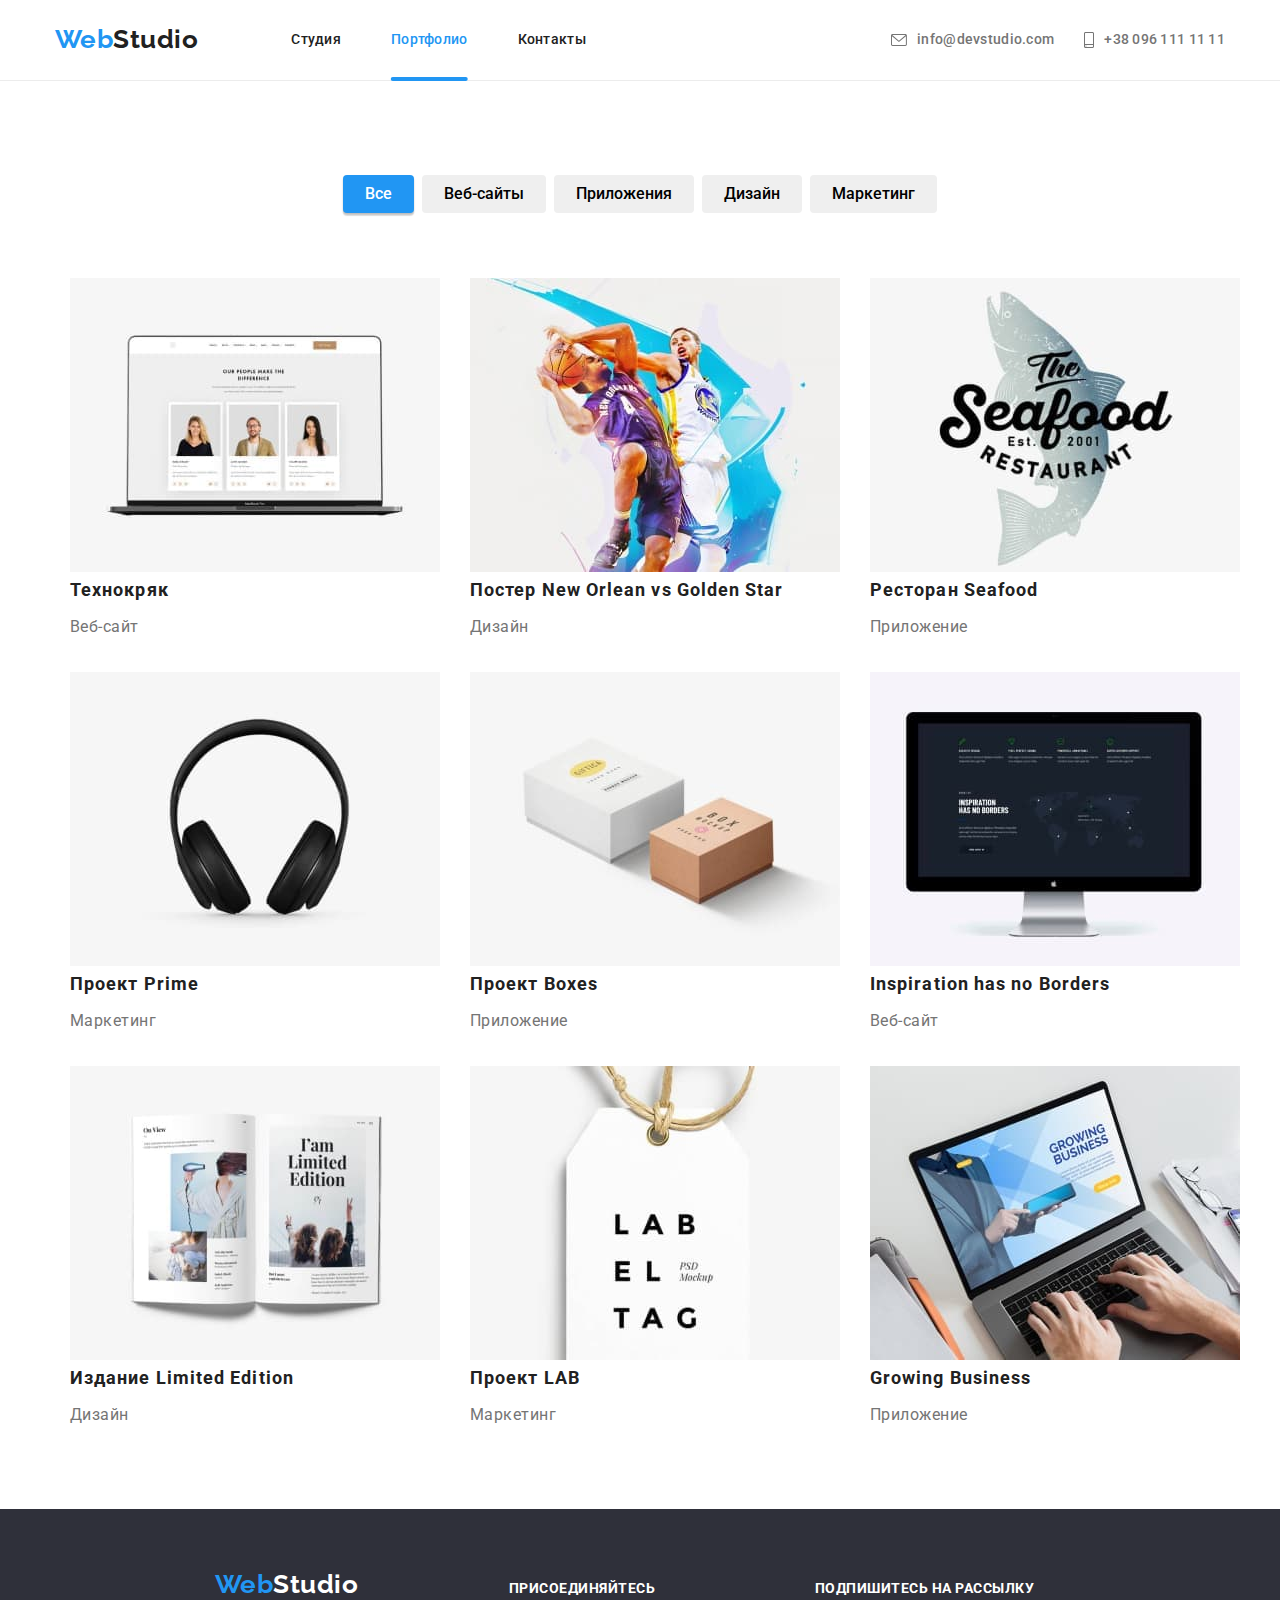
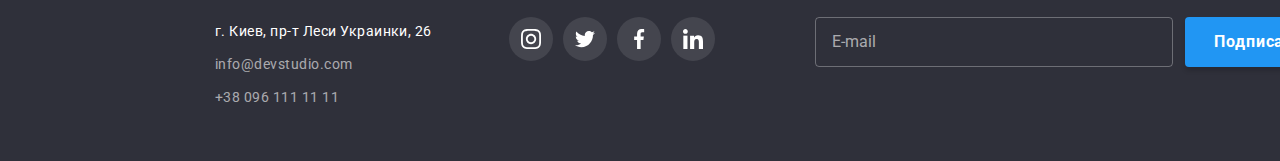
==== portfolio.html @ ce842f86 "copy hw-06 to hw-07" ====
<!DOCTYPE html>
<html lang="ru">

<head>
    <meta charset="UTF-8" />
    <meta http-equiv="X-UA-Compatible" content="IE=edge" />
    <meta name="viewport" content="width=device-width, initial-scale=1.0" />
    <title>WebStudio</title>
    <link rel="preconnect" href="https://fonts.googleapis.com" />
    <link rel="preconnect" href="https://fonts.gstatic.com" crossorigin />
    <link
        href="https://fonts.googleapis.com/css2?family=Raleway:wght@700&family=Roboto:wght@400;500;700;900&display=swap"
        rel="stylesheet" />
    <link rel="stylesheet" href="./css/modern-normalize.css" />
    <link rel="stylesheet" href="./css/styles.css" />
</head>

<body>
    <!-- верхняя строка -->
    <header class="header-border">
        <div class="flex-nav container">
            <nav class="flex-nav">
                <a href="./index.html" lang="en" class="header-logo link">Web<span class="logo-accent">Studio</span></a>
                <ul class="flex-nav-menu list">
                    <li class="nav-menu-item">
                        <a href="./index.html" class="link site-nav-text">Студия</a>
                    </li>
                    <li class="nav-menu-item">
                        <a href="./portfolio.html" class="link site-nav-text current">Портфолио</a>
                    </li>
                    <li class="nav-menu-item"><a href="" class="link site-nav-text">Контакты</a></li>
                </ul>
            </nav>

            <ul class="flex-nav-contact list">
                <li class="nav-contact-item">
                    <a href="mailto:info@devstudio.com" class="link site-contact">
                        <svg class="nav-icons" width="16" height="12">
                            <use href="./images/icons.svg#icon-mail"></use>
                        </svg>
                        info@devstudio.com</a>
                </li>
                <li class="nav-contact-item">
                    <a href="tel:+380961111111" class="link site-contact">
                        <svg class="nav-icons" width="10" height="16">
                            <use href="./images/icons.svg#icon-smartphone"></use>
                        </svg>
                        +38 096 111 11 11</a>
                </li>
            </ul>
        </div>
    </header>

    <main>
        <section class="portfolio-linl section">
            <div class="container">
                <h1 class="visually-hidden">Порфолио</h1>
                <div class="portfolio-nav">
                    <h2 class="visually-hidden">Виды наших работ</h2>
                    <ul class="portfolio-btn list">
                        <li class="btn-link"><button class="btn-works btn-current">Все</button></li>
                        <li class="btn-link"><button class="btn-works">Веб-сайты</button></li>
                        <li class="btn-link"><button class="btn-works">Приложения</button></li>
                        <li class="btn-link"><button class="btn-works">Дизайн</button></li>
                        <li class="btn-link"><button class="btn-works">Маркетинг</button></li>
                    </ul>
                </div>

                <h2 class="visually-hidden">Примеры наших работ</h2>
                <ul class="works-items">
                    <li class="list works-item">
                        <a href="" class="works-link link">
                            <div class="works-backdrop">
                                <img class="works-img" src="./images/technocrats.jpg"
                                    alt="прооект веб-сайта на макбук про" width="370" />
                                <div class="works-backdrop-bg">
                                    <p class="works-backdrop-text">
                                        Технокряк это современная площадка распространения коронавируса. Компании
                                        используют эту
                                        платформу
                                        для цифрового шпионажа и атак на защищённые сервера конкурентов.
                                    </p>
                                </div>
                            </div>
                            <div class="works-item-bottom">
                                <h2 class="works-title">Технокряк</h2>
                                <p class="works-text">Веб-сайт</p>
                            </div>
                        </a>
                    </li>

                    <li class="list works-item">
                        <a href="" class="works-link link">
                            <div class="works-backdrop">
                                <img class="works-img" src="./images/poster.jpg" alt="постера баскетбольной команды"
                                    width="370" />
                                <div class="works-backdrop-bg">
                                    <p class="works-backdrop-text">
                                        Технокряк это современная площадка распространения коронавируса. Компании
                                        используют эту
                                        платформу
                                        для цифрового шпионажа и атак на защищённые сервера конкурентов.
                                    </p>
                                </div>
                            </div>
                            <div class="works-item-bottom">
                                <h2 class="works-title">
                                    Постер
                                    <span lang="en">New Orlean vs Golden Star</span>
                                </h2>
                                <p class="works-text">Дизайн</p>
                            </div>
                        </a>
                    </li>

                    <li class="list works-item">
                        <a href="" class="works-link link">
                            <div class="works-backdrop">
                                <img class="works-img" src="./images/seafood.jpg"
                                    alt="логотип раесторана морких продуктов" width="370" />
                                <div class="works-backdrop-bg">
                                    <p class="works-backdrop-text">
                                        Технокряк это современная площадка распространения коронавируса. Компании
                                        используют эту
                                        платформу
                                        для цифрового шпионажа и атак на защищённые сервера конкурентов.
                                    </p>
                                </div>
                            </div>
                            <div class="works-item-bottom">
                                <h2 class="works-title">
                                    Ресторан
                                    <span lang="en">Seafood</span>
                                </h2>
                                <p class="works-text">Приложение</p>
                            </div>
                        </a>
                    </li>

                    <li class="list works-item">
                        <a href="" class="works-link link">
                            <div class="works-backdrop">
                                <img class="works-img" src="./images/prime.jpg" alt="наушники" width="370" />
                                <div class="works-backdrop-bg">
                                    <p class="works-backdrop-text">
                                        Технокряк это современная площадка распространения коронавируса. Компании
                                        используют эту
                                        платформу
                                        для цифрового шпионажа и атак на защищённые сервера конкурентов.
                                    </p>
                                </div>
                            </div>
                            <div class="works-item-bottom">
                                <h2 class="works-title">
                                    Проект
                                    <span lang="en">Prime</span>
                                </h2>
                                <p class="works-text">Маркетинг</p>
                            </div>
                        </a>
                    </li>

                    <li class="list works-item">
                        <a href="" class="works-link link">
                            <div class="works-backdrop">
                                <img class="works-img" src="./images/boxes.jpg" alt="две коробки" width="370" />
                                <div class="works-backdrop-bg">
                                    <p class="works-backdrop-text">
                                        Технокряк это современная площадка распространения коронавируса. Компании
                                        используют эту
                                        платформу
                                        для цифрового шпионажа и атак на защищённые сервера конкурентов.
                                    </p>
                                </div>
                            </div>
                            <div class="works-item-bottom">
                                <h2 class="works-title">
                                    Проект
                                    <span lang="en">Boxes</span>
                                </h2>
                                <p class="works-text">Приложение</p>
                            </div>
                        </a>
                    </li>

                    <li class="list works-item">
                        <a href="" class="works-link link">
                            <div class="works-backdrop">
                                <img class="works-img" src="./images/inspiration.jpg" alt="проект Веб-сайта на и-мак"
                                    width="370" />
                                <div class="works-backdrop-bg">
                                    <p class="works-backdrop-text">
                                        Технокряк это современная площадка распространения коронавируса. Компании
                                        используют эту
                                        платформу
                                        для цифрового шпионажа и атак на защищённые сервера конкурентов.
                                    </p>
                                </div>
                            </div>
                            <div class="works-item-bottom">
                                <h2 class="works-title" lang="en">Inspiration has no Borders</h2>
                                <p class="works-text">Веб-сайт</p>
                            </div>
                        </a>
                    </li>
                    <li class="list works-item">
                        <a href="" class="works-link link">
                            <div class="works-backdrop">
                                <img class="works-img" src="./images/publication.jpg" alt="журнал лимитед эдишн"
                                    width="370" />
                                <div class="works-backdrop-bg">
                                    <p class="works-backdrop-text">
                                        Технокряк это современная площадка распространения коронавируса. Компании
                                        используют эту
                                        платформу
                                        для цифрового шпионажа и атак на защищённые сервера конкурентов.
                                    </p>
                                </div>
                            </div>
                            <div class="works-item-bottom">
                                <h2 class="works-title">
                                    Издание
                                    <span lang="en">Limited Edition</span>
                                </h2>
                                <p class="works-text">Дизайн</p>
                            </div>
                        </a>
                    </li>
                    <li class="list works-item">
                        <a href="" class="works-link link">
                            <div class="works-backdrop">
                                <img class="works-img" src="./images/lab.jpg" alt="ярлык лаб эль таг" width="370" />
                                <div class="works-backdrop-bg">
                                    <p class="works-backdrop-text">
                                        Технокряк это современная площадка распространения коронавируса. Компании
                                        используют эту
                                        платформу
                                        для цифрового шпионажа и атак на защищённые сервера конкурентов.
                                    </p>
                                </div>
                            </div>
                            <div class="works-item-bottom">
                                <h2 class="works-title">
                                    Проект
                                    <span lang="en">LAB</span>
                                </h2>
                                <p class="works-text">Маркетинг</p>
                            </div>
                        </a>
                    </li>
                    <li class="list works-item">
                        <a href="" class="works-link link">
                            <div class="works-backdrop">
                                <img src="./images/growing.jpg" alt="печатает на клавиатуре" width="370" />
                                <div class="works-backdrop-bg">
                                    <p class="works-backdrop-text">
                                        Технокряк это современная площадка распространения коронавируса. Компании
                                        используют эту
                                        платформу
                                        для цифрового шпионажа и атак на защищённые сервера конкурентов.
                                    </p>
                                </div>
                            </div>
                            <div class="works-item-bottom">
                                <h2 class="works-title" lang="en">Growing Business</h2>
                                <p class="works-text">Приложение</p>
                            </div>
                        </a>
                    </li>
                </ul>
            </div>
        </section>
    </main>

    <!-- section footer -->
    <footer class="footer">
        <div class="container footer-container">
            <div>
                <a href="./index.html" lang="en" class="footer-logo link">Web<span
                        class="logo-accent-footer">Studio</span>
                </a>
                <address>
                    <ul>
                        <li class="footer-map list footer-adress">г. Киев, пр-т Леси Украинки, 26</li>
                        <li class="list footer-adress">
                            <a href="mailto:info@devstudio.com" class="footer-contact link">info@devstudio.com</a>
                        </li>
                        <li class="list footer-adress">
                            <a href="tel:+380961111111" class="footer-contact link">+38 096 111 11 11</a>
                        </li>
                    </ul>
                </address>
            </div>

            <div class="footer-socials">
                <h3 class="footer-socials-title">присоединяйтесь</h3>
                <ul class="footer-socials-list list">
                    <li>
                        <a class="footer-socials-link link" href="">
                            <svg class="footer-icon" width="20" height="20">
                                <use href="./images/icons.svg#icon-instagram"></use>
                            </svg>
                        </a>
                    </li>
                    <li class="list footer-social">
                        <a class="footer-socials-link link" href="">
                            <svg class="footer-icon" width="20" height="20">
                                <use href="./images/icons.svg#icon-twitter"></use>
                            </svg>
                        </a>
                    </li>
                    <li class="list footer-social">
                        <a class="footer-socials-link link" href="">
                            <svg class="footer-icon" width="20" height="20">
                                <use href="./images/icons.svg#icon-facebook"></use>
                            </svg>
                        </a>
                    </li>
                    <li class="list footer-social">
                        <a class="footer-socials-link link" href="">
                            <svg class="footer-icon" width="20" height="20">
                                <use href="./images/icons.svg#icon-linkedin"></use>
                            </svg>
                        </a>
                    </li>
                </ul>
            </div>

            <div class="footer-form">
                <form>
                    <p class="footer-form-title">Подпишитесь на рассылку</p>
                    <div class="footer-form-email">
                        <input class="footer-form-input" type="email" placeholder="E-mail" name="subscribe" />
                        <button class="footer-form-btn" type="submit">
                            Подписаться
                            <svg class="footer-send-icon" width="24" height="24">
                                <use href="./images/icons.svg#icon-send"></use>
                            </svg>
                        </button>
                    </div>
                </form>
            </div>

        </div>
    </footer>
</body>

</html>
---- css/styles.css ----
:root {
    --title-text-color: #212121;
    --primary-text-color: #757575;
    --primary-white-color: #ffffff;
    --accent-color: #2196f3;
    --accent-color-hover: #188ce8;
    --team-bg-color: #f5f4fa;
    --footer-bg-color: #2f303a;
    --temporary-bg-color: #2f303a;
    --btn-bg-color: #f5f4fa;
    --card-set-gap: 30px;
    --social-links: #afb1b8;

    --animation-duration: 250ms;
    --timing-function: cubic-bezier(0.4, 0, 0.2, 1);

}

body {
    font-family: Roboto, sans-serif;
    letter-spacing: 0.03em;
    color: var(--title-text-color);
    background-color: var(--primary-white-color);
}

/* ---------------------Утиилиты--------------------- */
h1,
h2,
h3,
h4,
h5,
h6,
p,
ul {
    margin: 0;
    padding: 0;
}

img {
    display: block;
    max-width: 100%;
    height: auto;
}

.list {
    padding: 0;
    margin: 0;
    list-style: none;
}

.title {
    font-weight: 700;
    font-size: 36px;
    line-height: 1.17;
    text-align: center;
}

.link {
    text-decoration: none;
}

.visually-hidden {
    position: absolute;
    width: 1px;
    height: 1px;
    margin: -1px;
    border: 0;
    padding: 0;
    white-space: nowrap;
    clip-path: inset(100%);
    clip: rect(0 0 0 0);
    overflow: hidden;
}

/* --------------------- Section--------------------- */
.section {
    padding-top: 94px;
    padding-bottom: 94px;
}

.container {
    margin: 0 auto;
    width: 1200px;
    padding-left: 15px;
    padding-right: 15px;
}

/* --------------------- Header]--------------------- */
.header-border {
    border-bottom: 1px solid #ececec;
}

.flex-nav {
    display: flex;
    align-items: center;
}

.flex-nav-menu {
    display: flex;
    margin-left: 93px;
}

.flex-nav-contact {
    display: flex;
    align-items: center;
    margin-left: auto;
}

.nav-menu-item {
    position: relative;
}

.nav-menu-item:not(:first-child) {
    margin-left: 50px;
}

.nav-contact-item:not(:first-child) {
    margin-left: var(--card-set-gap);
}

.header-logo {
    padding-top: 24px;
    padding-bottom: 25px;
    font-family: 'Raleway', sans-serif;
    font-size: 26px;
    font-weight: 700;
    line-height: 1.19;
    color: var(--accent-color);
}

.logo-accent {
    color: var(--title-text-color);

    transition: color var(--animation-duration) var(--timing-function);
}

.logo-accent:hover,
.logo-accent:focus {
    color: var(--accent-color);
}

.site-nav-text {
    padding: 32px 0;
    font-weight: 500;
    font-size: 14px;
    line-height: 1.14;
    letter-spacing: 0.02em;
    color: var(--title-text-color);
    display: block;

    transition: color var(--animation-duration) var(--timing-function);
}

.site-nav-text:hover,
.site-nav-text:focus {
    color: var(--accent-color);
}

.site-nav-text.current::after {
    content: "";
    display: block;

    position: absolute;
    bottom: -1px;
    left: 50%;
    transform: translate(-50%, 0);

    width: 100%;
    height: 4px;
    border-radius: 2px;
    background-color: var(--accent-color);
}

.nav-icons {
    margin-right: 10px;
    fill: currentColor;
}

.site-contact {
    padding: 32px 0;
    font-size: 14px;
    font-weight: 500;
    line-height: 1.14;
    letter-spacing: 0.02em;
    color: var(--primary-text-color);
    display: flex;
    align-items: center;

    transition: color var(--animation-duration) var(--timing-function);
}

.site-contact:hover,
.site-contact:focus,
.current {
    color: var(--accent-color);
}

/* ---------------------  Hero--------------------- */
.hero {
    padding-top: 200px;
    padding-bottom: 200px;
    background-color: var(--temporary-bg-color);
    width: 1600px;
    height: 600px;
    margin-left: auto;
    margin-right: auto;
    background-image: linear-gradient(rgba(47, 48, 58, 0.4), rgba(47, 48, 58, 0.4)), url(../images/hero.jpg);
    background-repeat: no-repeat;
    background-position: center;
    background-size: cover;
    background-color: var(--temporary-bg-color);
}

.hero-title {
    margin-bottom: var(--card-set-gap);
    color: var(--primary-white-color);
    font-weight: 900;
    font-size: 44px;
    line-height: 1.36;
    text-align: center;
    letter-spacing: 0.06em;
    text-transform: uppercase;
}

.pointer {
    cursor: pointer;
}

.hero-btn {
    display: block;
    margin-left: auto;
    margin-right: auto;
    padding: 10px 32px;
    font-family: Roboto, sans-serif;
    font-weight: 700;
    font-size: 16px;
    line-height: 1.87;
    letter-spacing: 0.06em;
    color: var(--primary-white-color);
    background-color: var(--accent-color);
    border: none;
    border-radius: 4px;
    box-shadow: 0px 4px 4px rgba(0, 0, 0, 0.15);

    transition: background-color var(--animation-duration) var(--timing-function);

    cursor: pointer;
}

.hero-btn:hover,
.hero-btn:focus {
    background-color: var(--accent-color-hover);
}

.hero-backdrop {
	position: fixed;

	visibility: visible;
	opacity: 1;
	transition: opacity var(--animation-duration) var(--timing-function),
		visibility var(--animation-duration) var(--timing-function);

	top: 0;
	left: 0;
	height: 100%;
	width: 100%;
	background-color: rgba(0, 0, 0, 0.2);
}

.hero-backdrop.is-hidden {
	visibility: hidden;
	opacity: 0;
	pointer-events: none;
}

.hero-backdrop.is-hidden .hero-modal {
	transform: scale(0.1) translate(-50%, -50%);
}

.hero-modal {
	position: absolute;

	transform: translate(-50%, -50%) scale(1);
	transform-origin: top left;
	transition: transform var(--animation-duration) var(--timing-function);

	width: 528px;
	height: 581px;
	top: 50%;
	left: 50%;
    padding: 40px;


	background-color: var(--primary-white-color);
	box-shadow: 0px 1px 3px rgba(0, 0, 0, 0.12), 0px 1px 1px rgba(0, 0, 0, 0.14), 0px 2px 1px rgba(0, 0, 0, 0.2);
	border-radius: 4px;
}

.hero-modal-close {
	position: absolute;
	right: 8px;
	top: 8px;
	cursor: pointer;

	width: 30px;
	height: 30px;
	border-radius: 50%;
	display: flex;
	align-items: center;
	justify-content: center;

	background-color: var(--primary-white-color);
	border: 1px solid rgba(0, 0, 0, 0.1);
	outline-color: transparent;

	transition: outline-color var(--animation-duration) var(--timing-function);
}

.hero-modal-close:hover,
.hero-modal-close:focus {
	outline-color: var(--accent-color);
}

.icon-close {
	fill: #000;
	transition: fill var(--animation-duration) var(--timing-function);
}

.hero-modal-close:hover .icon-close,
.hero-modal-close:focus .icon-close {
	fill: var(--accent-color);
}

.hero-modal-title {
    margin-bottom: 12px;

    font-weight: 700;
    font-size: 20px;
    line-height: 1.15;
    text-align: center;
    letter-spacing: 0.03em;

    color: var(--title-text-color);
}

.form-contacts-item {
    margin-bottom: 10px;
    width: 448px;
    height: 58px;
}

.label-contacts {
    display: block;
    margin-bottom: 4px;
    
    font-weight: 400;
    font-size: 12px;
    line-height: 1.17;
    letter-spacing: 0.01em;

    color: var(--primary-text-color);
}

.input-contacts {
    display: block;
	width: 100%;
	height: 40px;
	padding-left: 42px;

	border-radius: 4px;

	border: 1px solid rgba(33, 33, 33, 0.2);
	outline-color: transparent;

	transition: border-color var(--animation-duration) var(--timing-function);
}

.input-contacts:focus {
	border-color: var(--accent-color);
	border-width: 2px;
}

.input-contacts:focus + .input-contacts-icon {
	fill: var(--accent-color);
}

.input-contacts-icon {
	fill: var(--title-text-color);
	transition: fill var(--animation-duration) var(--timing-function);
}

.input-form {
	position: relative;
}

.input-contacts-icon {
	position: absolute;
	top: 50%;
	left: 12px;
	transform: translateY(-50%);
}

.textarea {
	margin-bottom: 20px;
}

.form-textarea {
	width: 100%;
	height: 120px;
	padding: 12px 16px;
	margin-top: 4px;
    
	resize: none;

	border-radius: 4px;
	outline-color: transparent;
	border: 1px solid rgba(33, 33, 33, 0.2);

	transition: border-color var(--animation-duration) var(--timing-function);
}

.form-textarea::placeholder {
	font-weight: 400;
	font-size: 14px;
	line-height: 1.14;
	letter-spacing: 0.01em;

	color: rgba(117, 117, 117, 0.5);
}

.form-textarea:focus {
	border-color: var(--accent-color);
	border-width: 2px;}

.policy-container {
	display: flex;
	align-items: center;
	justify-content: center;
	margin-bottom: 30px;
}

.policy-label {
	display: flex;
	align-items: center;

	font-weight: 400;

	font-size: 14px;
	line-height: 1.71;
	margin-left: 8.38px;

	color: var(--primary-text-color);
}

.policy-link {
	text-decoration-skip-ink: none;
	color: var(--accent-color);
	outline-color: transparent;
	transition: outline-color var(--animation-duration) var(--timing-function);
}

.policy-link:focus {
	outline-color: var(--accent-color);
}

.policy-checkbox:checked + .policy-checkbox-castom {
	fill: var(--primary-white-color);
	background-color: var(--accent-color);
	border: transparent;
}

.policy-checkbox:focus-visible + .policy-checkbox-castom {
	border: 2px solid var(--accent-color);
}

.policy-checkbox-castom {
	border: 2px solid var(--title-text-color);
	border-radius: 2px;
	margin-right: 8px;

	transition: fill var(--animation-duration) var(--timing-function),
		background-color var(--animation-duration) var(--timing-function),
		border-color var(--animation-duration) var(--timing-function);

	fill: transparent;
	background-color: transparent;

    cursor: pointer;
}

.btn-submit {
	display: block;
	margin-left: auto;
	margin-right: auto;
	width: 200px;
	height: 50px;

	font-weight: 700;
	font-size: 16px;
	line-height: 1.87;
	letter-spacing: 0.06em;

	border: none;
	border-radius: 4px;

	color: var(--primary-white-color);
	box-shadow: 0px 4px 4px rgba(0, 0, 0, 0.15);
	background-color: var(--accent-color);
	outline-color: transparent;
	transition: outline-color var(--animation-duration) var(--timing-function);

    cursor: pointer;
}

.btn-submit:focus {
	outline-color: var(--accent-color);
}

/* --------------------- advantages---------------------*/
.advantages-box {
    margin-bottom: var(--card-set-gap);
    width: 270px;
    height: 120px;
    display: flex;
    justify-content: center;
    align-items: center;
    background-color: var(--team-bg-color);
    border-radius: 4px;
}

.advantages-icons {
    width: 70px;
    height: 70px;
}

.advantages-list {
    display: flex;
}

.advantages-item {
    width: 270px;
}

.advantages-item:not(:last-child) {
    margin-right: var(--card-set-gap);
}

.advantages-title {
    margin-bottom: 10px;
    font-weight: 700;
    font-size: 14px;
    line-height: 1.14;
    text-transform: uppercase;
}

.advantages-text {
    font-size: 14px;
    line-height: 1.71;
    color: var(--primary-text-color);
}

/* --------------------- wedo--------------------- */
.wedo {
    padding-top: 0;
}

.wedo-list {
    display: flex;
}

.wedo-item:not(:last-child) {
    margin-right: var(--card-set-gap);
}

.wedo .title {
    padding-bottom: 50px;
}

.wedo-item {
    position: relative;
}

.wedo-backdrop {
    position: absolute;
    bottom: 0;
    width: 100%;
    height: 70px;

    display: flex;
    align-items: center;
    justify-content: center;

    background-color: rgba(47, 48, 58, 0.8);
}

.wedo-backdrop-text {
    font-weight: 700;
    font-size: 14px;
    line-height: 1.14;
    text-transform: uppercase;

    color: var(--primary-white-color);

}

/* team */

.team {
    background-color: var(--team-bg-color);
}

.team .title {
    padding-bottom: 50px;
}

.team-items {
    display: flex;
}

.team-item {
    width: 270px;
    min-height: 368px;
    background-color: var(--primary-white-color);
    box-shadow: 0px 1px 3px rgba(0, 0, 0, 0.12), 0px 1px 1px rgba(0, 0, 0, 0.14), 0px 2px 1px rgba(0, 0, 0, 0.2);
    border-radius: 0px 0px 4px 4px;
}

.team-item:not(:last-child) {
    margin-right: var(--card-set-gap);
}

.team-item-text {
    padding: 30px 32px;
    margin-left: auto;
    margin-right: auto;
}

.team-item-title {
    margin-top: 0;
    margin-bottom: 10px;
    font-weight: 500;
    font-size: 16px;
    line-height: 1.19;
    text-align: center;
}

.team-item-role {
    margin-bottom: 16px;
    font-size: 16px;
    line-height: 1.19;
    color: var(--primary-text-color);
    text-align: center;
}

.team-social-list {
    display: flex;
    justify-content: space-between;
}

.team-social-link {
    display: block;
    border-radius: 50%;
    width: 44px;
    height: 44px;
    display: flex;
    align-items: center;
    justify-content: center;
    background-color: transparent;
    color: var(--social-links);

    transition: background-color var(--animation-duration) var(--timing-function), 
    color var(--animation-duration) var(--timing-function);
}

.team-social-link:hover,
.team-social-link:focus {
    color: var(--primary-white-color);
    background-color: var(--accent-color);
}

.team-icon {
    fill: currentColor;
}

/* --------------------- clients--------------------- */
.clients-title {
    margin-top: 0;
    margin-bottom: 50px;
}

.clients-list {
    display: flex;
    align-items: center;
    justify-content: space-between;
}

.clients-link {
    width: 170px;
    height: 92px;
    display: flex;
    align-items: center;
    justify-content: center;
    border: 1px solid var(--social-links);
    border-radius: 4px;
    color: var(--social-links);

    transition: color var(--animation-duration) var(--timing-function),
	border-color var(--animation-duration) var(--timing-function);
}

.clients-link:hover,
.clients-link:focus {
    color: var(--accent-color);
    border-color: var(--accent-color);
}

.clients-logo {
    width: 186px;
    height: 60px;
    fill: currentColor;
}

/* ---------------------footer--------------------- */
.footer-logo {
    display: block;
    margin-bottom: 20px;
    font-family: Raleway;
    font-size: 26px;
    font-weight: 700;
    line-height: 1.19;
    color: var(--accent-color);
}

.logo-accent-footer {
    color: var(--primary-white-color);

    transition: color var(--animation-duration) var(--timing-function);
}

.footer-logo:hover .logo-accent-footer,
.footer-logo:focus .logo-accent-footer {
    color: var(--accent-color);
}

.footer {
    padding-top: 60px;
    padding-bottom: 60px;
    background-color: var(--footer-bg-color);
    max-height: 252px; 
    min-width: 1600px;
}

.footer-map {
    font-size: 14px;
    line-height: 1.71;
    font-style: normal;
    color: var(--primary-white-color);

    transition: color var(--animation-duration) var(--timing-function);
}

.footer-adress:not(:last-child) {
    margin-bottom: 9px;
}

.footer-contact {
    font-size: 14px;
    line-height: 1.71;
    font-style: normal;
    color: rgba(255, 255, 255, 0.6);

    transition: color var(--animation-duration) var(--timing-function);
}

.footer-map:hover, .footer-map:focus,
.footer-contact:hover, .footer-contact:focus {
    color: var(--accent-color);
}

.footer-container {
    display: flex;
    align-items: baseline;
    justify-content: space-between;
}

.footer-socials {
    width: 206px;
    height: 80px;
    margin-left: 70px;
}

.footer-socials-list {
    display: flex;
    justify-content: space-between;
    align-items: center;
}

.footer-socials-title {
    font-weight: 700;
    font-size: 14px;
    line-height: 1.14;
    margin-bottom: 20px;
    color: var(--primary-white-color);
    text-transform: uppercase;
}

.footer-socials-link {
    display: block;
    border-radius: 50%;
    width: 44px;
    height: 44px;

    display: flex;
    justify-content: center;
    align-items: center;

    background-color: rgba(255, 255, 255, 0.1);
    fill: var(--primary-white-color);

    transition: background-color var(--animation-duration) var(--timing-function);
}

.footer-socials-link:hover,
.footer-socials-link:focus {
    background-color: var(--accent-color);
}

.footer-form {
    margin-left: 93px;
}

.footer-form-email {
	display: flex;
}

.footer-form-title {
	display: block;

	margin-bottom: 20px;

	font-weight: 700;
	font-size: 14px;
	line-height: 1.14;
	text-transform: uppercase;

	color: var(--primary-white-color);
}

.footer-form-input {
	display: block;
	width: 358px;
	height: 50px;

	padding: 15px 16px;

	border-radius: 4px;
	color: var(--primary-white-color);
	border: 1px solid rgba(255, 255, 255, 0.3);
	background-color: transparent;
}

.footer-form-input::placeholder {
	font-weight: 400;
	font-size: 16px;
	line-height: 1.25;

	color: rgba(255, 255, 255, 0.6);
}

.footer-form-btn {
	display: flex;
	align-items: center;
	justify-content: center;
	width: 200px;
	height: 50px;
	margin-left: 12px;

	font-weight: 700;
	font-size: 16px;
	line-height: 1.87px;
	letter-spacing: 0.06em;

	border: none;
	border-radius: 4px;
	color: var(--primary-white-color);
	background-color: var(--accent-color);
	box-shadow: 0px 4px 4px rgba(0, 0, 0, 0.15);

    cursor: pointer;
}

.footer-send-icon {
	margin-left: 10px;
	fill: var(--primary-white-color);
}

/* --------------------- Our types of work--------------------- */
.portfolio-btn {
    display: flex;
    justify-content: center;
    height: 54px;
    margin-bottom: 34px;
}

.btn-link:not(:last-child) {
    margin-right: 8px;
}

.btn-works {
    padding: 6px 22px;
    font-family: Roboto, sans-serif;
    font-weight: 500;
    font-size: 16px;
    line-height: 1.62;
    border: none;
    border-radius: 4px;

    transition: color var(--animation-duration) var(--timing-function), background-color var(--animation-duration) var(--timing-function), box-shadow var(--animation-duration) var(--timing-function);

    cursor: pointer;
}

.btn-works:hover,
.btn-works:focus {
    color: var(--primary-white-color);
    background-color: var(--accent-color-hover);
    box-shadow: 0px 3px 1px rgba(0, 0, 0, 0.1), 0px 1px 2px rgba(0, 0, 0, 0.08), 0px 2px 2px rgba(0, 0, 0, 0.12);

}

.btn-current {
    color: var(--primary-white-color);
    background-color: var(--accent-color);
    box-shadow: 0px 3px 1px rgb(0 0 0 / 10%), 0px 1px 2px rgb(0 0 0 / 8%), 0px 2px 2px rgb(0 0 0 / 12%);
}

/* --------------------- Examples of our work--------------------- */
.works-item-btn {
    padding: 20px 24px;
    border-right: 1px solid #eeeeee;
    border-bottom: 1px solid #eeeeee;
    border-left: 1px solid #eeeeee;
}

.works-title {
    font-weight: 700;
    font-size: 18px;
    line-height: 2;
    letter-spacing: 0.06em;
    margin: 0;
    margin-bottom: 4px;
    color: var(--title-text-color);
}

.works-text {
    font-size: 16px;
    line-height: 1.87;
    color: var(--primary-text-color);
}

.works-items {
    display: flex;
    flex-wrap: wrap;
    margin-right: calc(-1 * var(--card-set-gap));
    margin-bottom: calc(-1 * var(--card-set-gap));
} 

.works-item {
    margin-right: var(--card-set-gap);
    margin-bottom: var(--card-set-gap);

	width: 370px;
	margin: 15px;

	background-color: var(--primary-white-color);
}

.works-img {
    display: block;
} 

.works-backdrop {
    position: relative;
    overflow: hidden;
} 

.works-img {
    display: block;
} 

.works-backdrop-bg {
    position: absolute;

    transform: translateY(0);
    transition: transform var(--animation-duration) var(--timing-function);

    top: 100%;
    left: 0;
    width: 100%;
    height: 100%;
    display: flex;
    align-items: center;
    justify-content: center;

    background-color: rgba(33, 150, 243, 0.9);
}

.works-backdrop-text {
    width: 322px;
    font-size: 18px;
    line-height: 1.56;
    color: var(--primary-white-color);
} 

.works-link:hover .works-backdrop-bg, .works-link:focus .works-backdrop-bg {
    transform: translateY(-100%);
}

.works-link {
    display: block;
	width: 100%;
	height: 100%;

	transition: box-shadow var(--animation-duration) var(--timing-function);
} 

.works-link:hover, .works-link:focus {
    box-shadow: 0px 1px 1px rgba(0, 0, 0, 0.12), 0px 4px 4px rgba(0, 0, 0, 0.06), 1px 4px 6px rgba(0, 0, 0, 0.16);
}
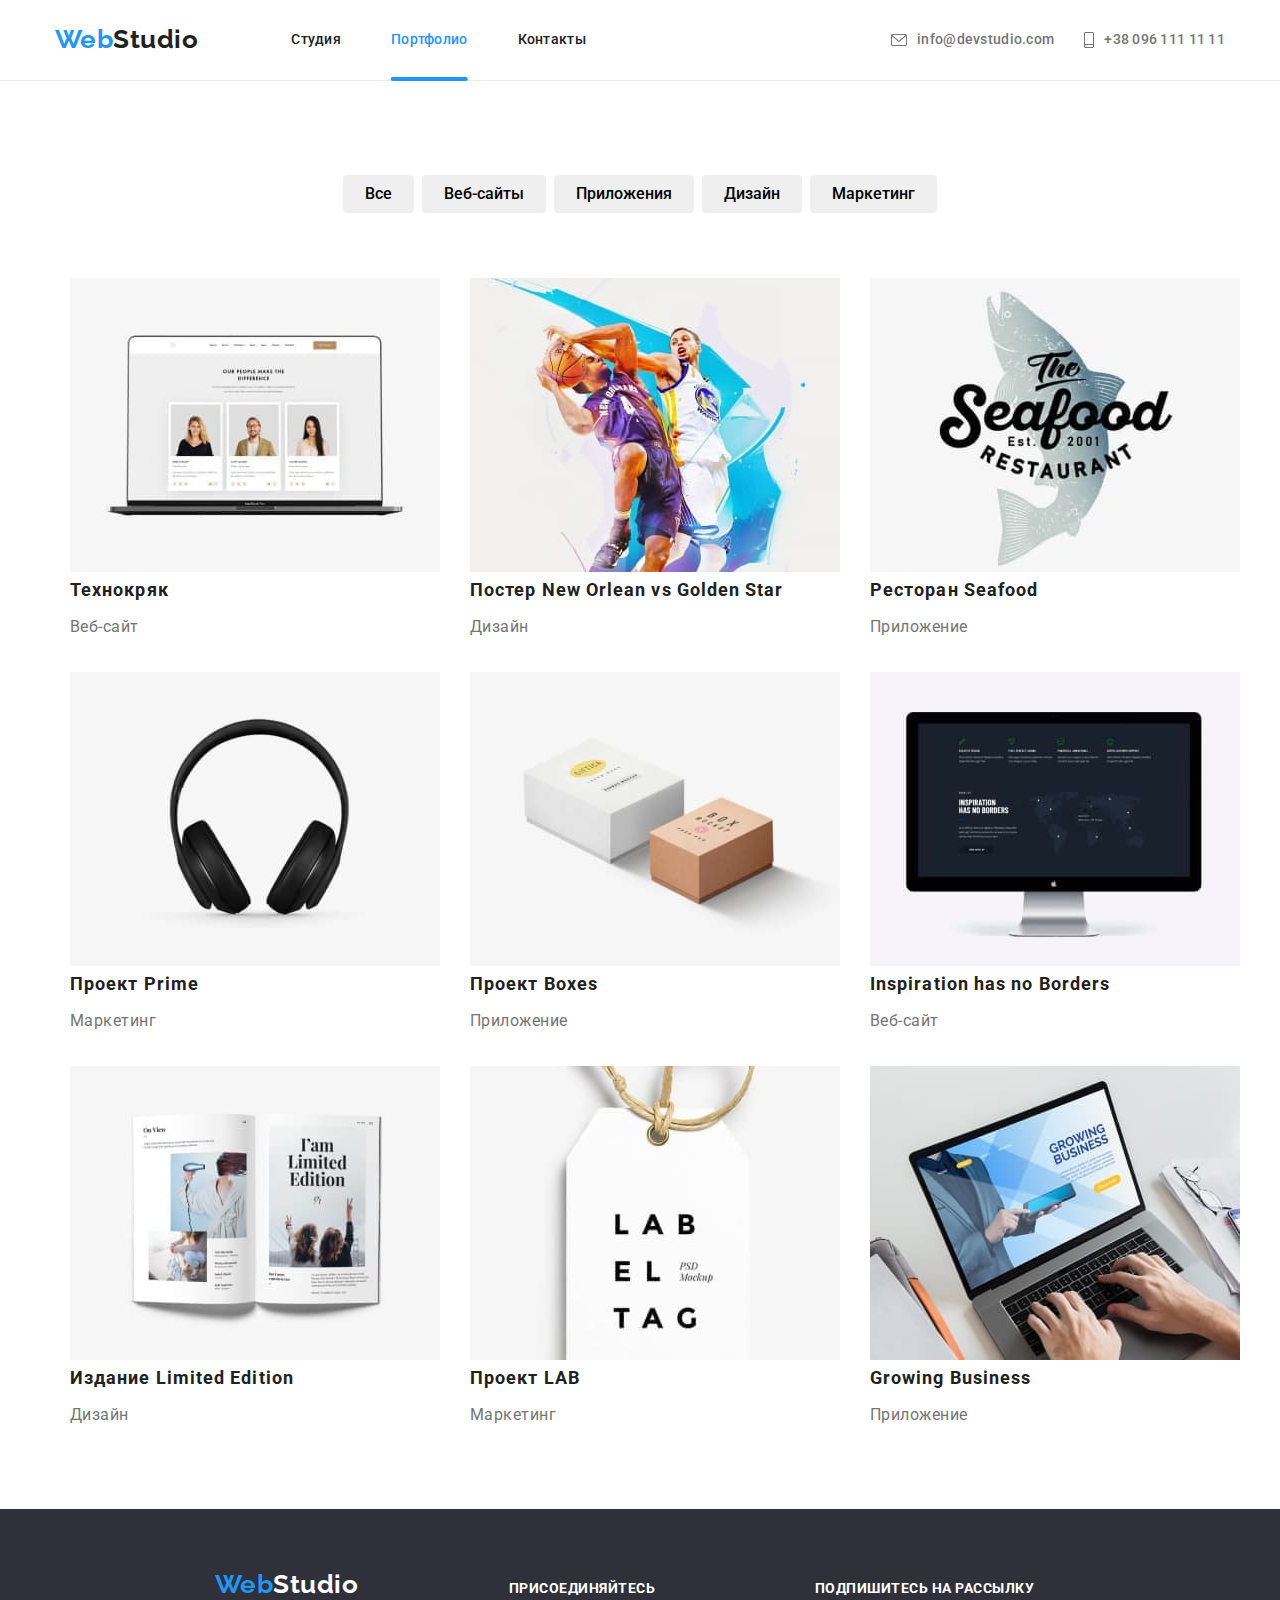
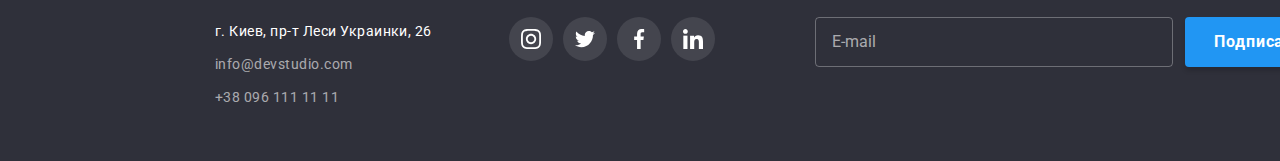
==== commit 4328e67a: "add all components to scss" ====
--- a/portfolio.html
+++ b/portfolio.html
@@ -11,8 +11,8 @@
     <link
         href="https://fonts.googleapis.com/css2?family=Raleway:wght@700&family=Roboto:wght@400;500;700;900&display=swap"
         rel="stylesheet" />
-    <link rel="stylesheet" href="./css/modern-normalize.css" />
-    <link rel="stylesheet" href="./css/styles.css" />
+    <link rel="stylesheet" href="./css/main.min.css" />
+
 </head>
 
 <body>
--- a/css/main.min.css
+++ b/css/main.min.css
@@ -0,0 +1,2 @@
+/*! modern-normalize v1.1.0 | MIT License | https://github.com/sindresorhus/modern-normalize */*,::before,::after{-webkit-box-sizing:border-box;box-sizing:border-box}html{line-height:1.15;-webkit-text-size-adjust:100%;-moz-tab-size:4;-o-tab-size:4;tab-size:4}body{margin:0;font-family:system-ui,-apple-system,"Segoe UI",Roboto,Helvetica,Arial,sans-serif,"Apple Color Emoji","Segoe UI Emoji"}hr{height:0;color:inherit}abbr[title]{-webkit-text-decoration:underline dotted;text-decoration:underline dotted}b,strong{font-weight:bolder}code,kbd,samp,pre{font-family:ui-monospace, SFMono-Regular, Consolas, 'Liberation Mono', Menlo, monospace;font-size:1em}small{font-size:80%}sub,sup{font-size:75%;line-height:0;position:relative;vertical-align:baseline}sub{bottom:-0.25em}sup{top:-0.5em}table{text-indent:0;border-color:inherit}button,input,optgroup,select,textarea{font-family:inherit;font-size:100%;line-height:1.15;margin:0}button,select{text-transform:none}button,[type='button'],[type='reset'],[type='submit']{-webkit-appearance:button}::-moz-focus-inner{border-style:none;padding:0}:-moz-focusring{outline:1px dotted ButtonText}:-moz-ui-invalid{box-shadow:none}legend{padding:0}progress{vertical-align:baseline}::-webkit-inner-spin-button,::-webkit-outer-spin-button{height:auto}[type='search']{-webkit-appearance:textfield;outline-offset:-2px}::-webkit-search-decoration{-webkit-appearance:none}::-webkit-file-upload-button{-webkit-appearance:button;font:inherit}summary{display:list-item}:root{--title-text-color: #212121;--primary-text-color: #757575;--primary-white-color: #ffffff;--accent-color: #2196f3;--accent-color-hover: #188ce8;--team-bg-color: #f5f4fa;--footer-bg-color: #2f303a;--temporary-bg-color: #2f303a;--btn-bg-color: #f5f4fa;--card-set-gap: 30px;--social-links: #afb1b8;--animation-duration: 250ms;--timing-function: cubic-bezier(0.4, 0, 0.2, 1)}body{font-family:Roboto, sans-serif;letter-spacing:0.03em;color:var(--title-text-color);background-color:var(--primary-white-color)}h1,h2,h3,h4,h5,h6,p,ul{margin:0;padding:0}img{display:block;max-width:100%;height:auto}.list{padding:0;margin:0;list-style:none}.title{font-weight:700;font-size:36px;line-height:1.17;text-align:center}.link{text-decoration:none}.section{padding-top:94px;padding-bottom:94px}.container{margin:0 auto;width:1200px;padding-left:15px;padding-right:15px}.visually-hidden{position:absolute;width:1px;height:1px;margin:-1px;border:0;padding:0;white-space:nowrap;-webkit-clip-path:inset(100%);clip-path:inset(100%);clip:rect(0 0 0 0);overflow:hidden}.header-border{border-bottom:1px solid #ececec}.flex-nav{display:-webkit-box;display:-ms-flexbox;display:flex;-webkit-box-align:center;-ms-flex-align:center;align-items:center}.flex-nav-menu{display:-webkit-box;display:-ms-flexbox;display:flex;margin-left:93px}.flex-nav-contact{display:-webkit-box;display:-ms-flexbox;display:flex;-webkit-box-align:center;-ms-flex-align:center;align-items:center;margin-left:auto}.nav-menu-item{position:relative}.nav-menu-item:not(:first-child){margin-left:50px}.nav-contact-item:not(:first-child){margin-left:var(--card-set-gap)}.header-logo{padding-top:24px;padding-bottom:25px;font-family:'Raleway', sans-serif;font-size:26px;font-weight:700;line-height:1.19;color:var(--accent-color)}.logo-accent{color:var(--title-text-color);-webkit-transition:color var(--animation-duration) var(--timing-function);transition:color var(--animation-duration) var(--timing-function)}.logo-accent:hover,.logo-accent:focus{color:var(--accent-color)}.site-nav-text{padding:32px 0;font-weight:500;font-size:14px;line-height:1.14;letter-spacing:0.02em;color:var(--title-text-color);display:block;-webkit-transition:color var(--animation-duration) var(--timing-function);transition:color var(--animation-duration) var(--timing-function)}.site-nav-text:hover,.site-nav-text:focus{color:var(--accent-color)}.site-nav-text.current::after{content:'';display:block;position:absolute;bottom:-1px;left:50%;-webkit-transform:translate(-50%, 0);transform:translate(-50%, 0);width:100%;height:4px;border-radius:2px;background-color:var(--accent-color)}.nav-icons{margin-right:10px;fill:currentColor}.site-contact{padding:32px 0;font-size:14px;font-weight:500;line-height:1.14;letter-spacing:0.02em;color:var(--primary-text-color);display:-webkit-box;display:-ms-flexbox;display:flex;-webkit-box-align:center;-ms-flex-align:center;align-items:center;-webkit-transition:color var(--animation-duration) var(--timing-function);transition:color var(--animation-duration) var(--timing-function)}.site-contact:hover,.site-contact:focus,.current{color:var(--accent-color)}.hero{padding-top:200px;padding-bottom:200px;background-color:var(--temporary-bg-color);width:1600px;height:600px;margin-left:auto;margin-right:auto;background-image:-webkit-gradient(linear, left top, left bottom, from(rgba(47,48,58,0.4)), to(rgba(47,48,58,0.4))),url(../images/hero.jpg);background-image:linear-gradient(rgba(47,48,58,0.4), rgba(47,48,58,0.4)),url(../images/hero.jpg);background-repeat:no-repeat;background-position:center;background-size:cover;background-color:var(--temporary-bg-color)}.hero-title{margin-bottom:var(--card-set-gap);color:var(--primary-white-color);font-weight:900;font-size:44px;line-height:1.36;text-align:center;letter-spacing:0.06em;text-transform:uppercase}.pointer{cursor:pointer}.hero-btn{display:block;margin-left:auto;margin-right:auto;padding:10px 32px;font-family:Roboto, sans-serif;font-weight:700;font-size:16px;line-height:1.87;letter-spacing:0.06em;color:var(--primary-white-color);background-color:var(--accent-color);border:none;border-radius:4px;-webkit-box-shadow:0px 4px 4px rgba(0,0,0,0.15);box-shadow:0px 4px 4px rgba(0,0,0,0.15);-webkit-transition:background-color var(--animation-duration) var(--timing-function);transition:background-color var(--animation-duration) var(--timing-function);cursor:pointer}.hero-btn:hover,.hero-btn:focus{background-color:var(--accent-color-hover)}.hero-backdrop{position:fixed;visibility:visible;opacity:1;-webkit-transition:opacity var(--animation-duration) var(--timing-function),visibility var(--animation-duration) var(--timing-function);transition:opacity var(--animation-duration) var(--timing-function),visibility var(--animation-duration) var(--timing-function);top:0;left:0;height:100%;width:100%;background-color:rgba(0,0,0,0.2)}.hero-backdrop.is-hidden{visibility:hidden;opacity:0;pointer-events:none}.hero-backdrop.is-hidden .hero-modal{-webkit-transform:scale(0.1) translate(-50%, -50%);transform:scale(0.1) translate(-50%, -50%)}.hero-modal{position:absolute;-webkit-transform:translate(-50%, -50%) scale(1);transform:translate(-50%, -50%) scale(1);-webkit-transform-origin:top left;transform-origin:top left;-webkit-transition:-webkit-transform var(--animation-duration) var(--timing-function);transition:-webkit-transform var(--animation-duration) var(--timing-function);transition:transform var(--animation-duration) var(--timing-function);transition:transform var(--animation-duration) var(--timing-function), -webkit-transform var(--animation-duration) var(--timing-function);width:528px;height:581px;top:50%;left:50%;padding:40px;background-color:var(--primary-white-color);-webkit-box-shadow:0px 1px 3px rgba(0,0,0,0.12),0px 1px 1px rgba(0,0,0,0.14),0px 2px 1px rgba(0,0,0,0.2);box-shadow:0px 1px 3px rgba(0,0,0,0.12),0px 1px 1px rgba(0,0,0,0.14),0px 2px 1px rgba(0,0,0,0.2);border-radius:4px}.hero-modal-close{position:absolute;right:8px;top:8px;cursor:pointer;width:30px;height:30px;border-radius:50%;display:-webkit-box;display:-ms-flexbox;display:flex;-webkit-box-align:center;-ms-flex-align:center;align-items:center;-webkit-box-pack:center;-ms-flex-pack:center;justify-content:center;background-color:var(--primary-white-color);border:1px solid rgba(0,0,0,0.1);outline-color:transparent;-webkit-transition:outline-color var(--animation-duration) var(--timing-function);transition:outline-color var(--animation-duration) var(--timing-function)}.hero-modal-close:hover,.hero-modal-close:focus{outline-color:var(--accent-color)}.icon-close{fill:#000;-webkit-transition:fill var(--animation-duration) var(--timing-function);transition:fill var(--animation-duration) var(--timing-function)}.hero-modal-close:hover .icon-close,.hero-modal-close:focus .icon-close{fill:var(--accent-color)}.hero-modal-title{margin-bottom:12px;font-weight:700;font-size:20px;line-height:1.15;text-align:center;letter-spacing:0.03em;color:var(--title-text-color)}.form-contacts-item{margin-bottom:10px;width:448px;height:58px}.label-contacts{display:block;margin-bottom:4px;font-weight:400;font-size:12px;line-height:1.17;letter-spacing:0.01em;color:var(--primary-text-color)}.input-contacts{display:block;width:100%;height:40px;padding-left:42px;border-radius:4px;border:1px solid rgba(33,33,33,0.2);outline-color:transparent;-webkit-transition:border-color var(--animation-duration) var(--timing-function);transition:border-color var(--animation-duration) var(--timing-function)}.input-contacts:focus{border-color:var(--accent-color);border-width:2px}.input-contacts:focus+.input-contacts-icon{fill:var(--accent-color)}.input-contacts-icon{fill:var(--title-text-color);-webkit-transition:fill var(--animation-duration) var(--timing-function);transition:fill var(--animation-duration) var(--timing-function)}.input-form{position:relative}.input-contacts-icon{position:absolute;top:50%;left:12px;-webkit-transform:translateY(-50%);transform:translateY(-50%)}.textarea{margin-bottom:20px}.form-textarea{width:100%;height:120px;padding:12px 16px;margin-top:4px;resize:none;border-radius:4px;outline-color:transparent;border:1px solid rgba(33,33,33,0.2);-webkit-transition:border-color var(--animation-duration) var(--timing-function);transition:border-color var(--animation-duration) var(--timing-function)}.form-textarea::-webkit-input-placeholder{font-weight:400;font-size:14px;line-height:1.14;letter-spacing:0.01em;color:rgba(117,117,117,0.5)}.form-textarea:-ms-input-placeholder{font-weight:400;font-size:14px;line-height:1.14;letter-spacing:0.01em;color:rgba(117,117,117,0.5)}.form-textarea::-ms-input-placeholder{font-weight:400;font-size:14px;line-height:1.14;letter-spacing:0.01em;color:rgba(117,117,117,0.5)}.form-textarea::placeholder{font-weight:400;font-size:14px;line-height:1.14;letter-spacing:0.01em;color:rgba(117,117,117,0.5)}.form-textarea:focus{border-color:var(--accent-color);border-width:2px}.policy-container{display:-webkit-box;display:-ms-flexbox;display:flex;-webkit-box-align:center;-ms-flex-align:center;align-items:center;-webkit-box-pack:center;-ms-flex-pack:center;justify-content:center;margin-bottom:30px}.policy-label{display:-webkit-box;display:-ms-flexbox;display:flex;-webkit-box-align:center;-ms-flex-align:center;align-items:center;font-weight:400;font-size:14px;line-height:1.71;margin-left:8.38px;color:var(--primary-text-color)}.policy-link{text-decoration-skip-ink:none;color:var(--accent-color);outline-color:transparent;-webkit-transition:outline-color var(--animation-duration) var(--timing-function);transition:outline-color var(--animation-duration) var(--timing-function)}.policy-link:focus{outline-color:var(--accent-color)}.policy-checkbox:checked+.policy-checkbox-castom{fill:var(--primary-white-color);background-color:var(--accent-color);border:transparent}.policy-checkbox:focus-visible+.policy-checkbox-castom{border:2px solid var(--accent-color)}.policy-checkbox-castom{border:2px solid var(--title-text-color);border-radius:2px;margin-right:8px;-webkit-transition:fill var(--animation-duration) var(--timing-function),background-color var(--animation-duration) var(--timing-function),border-color var(--animation-duration) var(--timing-function);transition:fill var(--animation-duration) var(--timing-function),background-color var(--animation-duration) var(--timing-function),border-color var(--animation-duration) var(--timing-function);fill:transparent;background-color:transparent;cursor:pointer}.btn-submit{display:block;margin-left:auto;margin-right:auto;width:200px;height:50px;font-weight:700;font-size:16px;line-height:1.87;letter-spacing:0.06em;border:none;border-radius:4px;color:var(--primary-white-color);-webkit-box-shadow:0px 4px 4px rgba(0,0,0,0.15);box-shadow:0px 4px 4px rgba(0,0,0,0.15);background-color:var(--accent-color);outline-color:transparent;-webkit-transition:outline-color var(--animation-duration) var(--timing-function);transition:outline-color var(--animation-duration) var(--timing-function);cursor:pointer}.btn-submit:focus{outline-color:var(--accent-color)}.advantages-box{margin-bottom:var(--card-set-gap);width:270px;height:120px;display:-webkit-box;display:-ms-flexbox;display:flex;-webkit-box-pack:center;-ms-flex-pack:center;justify-content:center;-webkit-box-align:center;-ms-flex-align:center;align-items:center;background-color:var(--team-bg-color);border-radius:4px}.advantages-icons{width:70px;height:70px}.advantages-list{display:-webkit-box;display:-ms-flexbox;display:flex}.advantages-item{width:270px}.advantages-item:not(:last-child){margin-right:var(--card-set-gap)}.advantages-title{margin-bottom:10px;font-weight:700;font-size:14px;line-height:1.14;text-transform:uppercase}.advantages-text{font-size:14px;line-height:1.71;color:var(--primary-text-color)}.wedo{padding-top:0}.wedo-list{display:-webkit-box;display:-ms-flexbox;display:flex}.wedo-item:not(:last-child){margin-right:var(--card-set-gap)}.wedo .title{padding-bottom:50px}.wedo-item{position:relative}.wedo-backdrop{position:absolute;bottom:0;width:100%;height:70px;display:-webkit-box;display:-ms-flexbox;display:flex;-webkit-box-align:center;-ms-flex-align:center;align-items:center;-webkit-box-pack:center;-ms-flex-pack:center;justify-content:center;background-color:rgba(47,48,58,0.8)}.wedo-backdrop-text{font-weight:700;font-size:14px;line-height:1.14;text-transform:uppercase;color:var(--primary-white-color)}.team{background-color:var(--team-bg-color)}.team .title{padding-bottom:50px}.team-items{display:-webkit-box;display:-ms-flexbox;display:flex}.team-item{width:270px;min-height:368px;background-color:var(--primary-white-color);-webkit-box-shadow:0px 1px 3px rgba(0,0,0,0.12),0px 1px 1px rgba(0,0,0,0.14),0px 2px 1px rgba(0,0,0,0.2);box-shadow:0px 1px 3px rgba(0,0,0,0.12),0px 1px 1px rgba(0,0,0,0.14),0px 2px 1px rgba(0,0,0,0.2);border-radius:0px 0px 4px 4px}.team-item:not(:last-child){margin-right:var(--card-set-gap)}.team-item-text{padding:30px 32px;margin-left:auto;margin-right:auto}.team-item-title{margin-top:0;margin-bottom:10px;font-weight:500;font-size:16px;line-height:1.19;text-align:center}.team-item-role{margin-bottom:16px;font-size:16px;line-height:1.19;color:var(--primary-text-color);text-align:center}.team-social-list{display:-webkit-box;display:-ms-flexbox;display:flex;-webkit-box-pack:justify;-ms-flex-pack:justify;justify-content:space-between}.team-social-link{display:block;border-radius:50%;width:44px;height:44px;display:-webkit-box;display:-ms-flexbox;display:flex;-webkit-box-align:center;-ms-flex-align:center;align-items:center;-webkit-box-pack:center;-ms-flex-pack:center;justify-content:center;background-color:transparent;color:var(--social-links);-webkit-transition:background-color var(--animation-duration) var(--timing-function),color var(--animation-duration) var(--timing-function);transition:background-color var(--animation-duration) var(--timing-function),color var(--animation-duration) var(--timing-function)}.team-social-link:hover,.team-social-link:focus{color:var(--primary-white-color);background-color:var(--accent-color)}.team-icon{fill:currentColor}.clients-title{margin-top:0;margin-bottom:50px}.clients-list{display:-webkit-box;display:-ms-flexbox;display:flex;-webkit-box-align:center;-ms-flex-align:center;align-items:center;-webkit-box-pack:justify;-ms-flex-pack:justify;justify-content:space-between}.clients-link{width:170px;height:92px;display:-webkit-box;display:-ms-flexbox;display:flex;-webkit-box-align:center;-ms-flex-align:center;align-items:center;-webkit-box-pack:center;-ms-flex-pack:center;justify-content:center;border:1px solid var(--social-links);border-radius:4px;color:var(--social-links);-webkit-transition:color var(--animation-duration) var(--timing-function),border-color var(--animation-duration) var(--timing-function);transition:color var(--animation-duration) var(--timing-function),border-color var(--animation-duration) var(--timing-function)}.clients-link:hover,.clients-link:focus{color:var(--accent-color);border-color:var(--accent-color)}.clients-logo{width:186px;height:60px;fill:currentColor}.footer-logo{display:block;margin-bottom:20px;font-family:Raleway;font-size:26px;font-weight:700;line-height:1.19;color:var(--accent-color)}.logo-accent-footer{color:var(--primary-white-color);-webkit-transition:color var(--animation-duration) var(--timing-function);transition:color var(--animation-duration) var(--timing-function)}.footer-logo:hover .logo-accent-footer,.footer-logo:focus .logo-accent-footer{color:var(--accent-color)}.footer{padding-top:60px;padding-bottom:60px;background-color:var(--footer-bg-color);max-height:252px;min-width:1600px}.footer-map{font-size:14px;line-height:1.71;font-style:normal;color:var(--primary-white-color);-webkit-transition:color var(--animation-duration) var(--timing-function);transition:color var(--animation-duration) var(--timing-function)}.footer-adress:not(:last-child){margin-bottom:9px}.footer-contact{font-size:14px;line-height:1.71;font-style:normal;color:rgba(255,255,255,0.6);-webkit-transition:color var(--animation-duration) var(--timing-function);transition:color var(--animation-duration) var(--timing-function)}.footer-map:hover,.footer-map:focus,.footer-contact:hover,.footer-contact:focus{color:var(--accent-color)}.footer-container{display:-webkit-box;display:-ms-flexbox;display:flex;-webkit-box-align:baseline;-ms-flex-align:baseline;align-items:baseline;-webkit-box-pack:justify;-ms-flex-pack:justify;justify-content:space-between}.footer-socials{width:206px;height:80px;margin-left:70px}.footer-socials-list{display:-webkit-box;display:-ms-flexbox;display:flex;-webkit-box-pack:justify;-ms-flex-pack:justify;justify-content:space-between;-webkit-box-align:center;-ms-flex-align:center;align-items:center}.footer-socials-title{font-weight:700;font-size:14px;line-height:1.14;margin-bottom:20px;color:var(--primary-white-color);text-transform:uppercase}.footer-socials-link{display:block;border-radius:50%;width:44px;height:44px;display:-webkit-box;display:-ms-flexbox;display:flex;-webkit-box-pack:center;-ms-flex-pack:center;justify-content:center;-webkit-box-align:center;-ms-flex-align:center;align-items:center;background-color:rgba(255,255,255,0.1);fill:var(--primary-white-color);-webkit-transition:background-color var(--animation-duration) var(--timing-function);transition:background-color var(--animation-duration) var(--timing-function)}.footer-socials-link:hover,.footer-socials-link:focus{background-color:var(--accent-color)}.footer-form{margin-left:93px}.footer-form-email{display:-webkit-box;display:-ms-flexbox;display:flex}.footer-form-title{display:block;margin-bottom:20px;font-weight:700;font-size:14px;line-height:1.14;text-transform:uppercase;color:var(--primary-white-color)}.footer-form-input{display:block;width:358px;height:50px;padding:15px 16px;border-radius:4px;color:var(--primary-white-color);border:1px solid rgba(255,255,255,0.3);background-color:transparent}.footer-form-input::-webkit-input-placeholder{font-weight:400;font-size:16px;line-height:1.25;color:rgba(255,255,255,0.6)}.footer-form-input:-ms-input-placeholder{font-weight:400;font-size:16px;line-height:1.25;color:rgba(255,255,255,0.6)}.footer-form-input::-ms-input-placeholder{font-weight:400;font-size:16px;line-height:1.25;color:rgba(255,255,255,0.6)}.footer-form-input::placeholder{font-weight:400;font-size:16px;line-height:1.25;color:rgba(255,255,255,0.6)}.footer-form-btn{display:-webkit-box;display:-ms-flexbox;display:flex;-webkit-box-align:center;-ms-flex-align:center;align-items:center;-webkit-box-pack:center;-ms-flex-pack:center;justify-content:center;width:200px;height:50px;margin-left:12px;font-weight:700;font-size:16px;line-height:1.87px;letter-spacing:0.06em;border:none;border-radius:4px;color:var(--primary-white-color);background-color:var(--accent-color);-webkit-box-shadow:0px 4px 4px rgba(0,0,0,0.15);box-shadow:0px 4px 4px rgba(0,0,0,0.15);cursor:pointer}.footer-send-icon{margin-left:10px;fill:var(--primary-white-color)}.portfolio-btn{display:-webkit-box;display:-ms-flexbox;display:flex;-webkit-box-pack:center;-ms-flex-pack:center;justify-content:center;height:54px;margin-bottom:34px}.btn-link:not(:last-child){margin-right:8px}.btn-works{padding:6px 22px;font-family:Roboto, sans-serif;font-weight:500;font-size:16px;line-height:1.62;border:none;border-radius:4px;-webkit-transition:color var(--animation-duration) var(--timing-function),background-color var(--animation-duration) var(--timing-function),-webkit-box-shadow var(--animation-duration) var(--timing-function);transition:color var(--animation-duration) var(--timing-function),background-color var(--animation-duration) var(--timing-function),-webkit-box-shadow var(--animation-duration) var(--timing-function);transition:color var(--animation-duration) var(--timing-function),background-color var(--animation-duration) var(--timing-function),box-shadow var(--animation-duration) var(--timing-function);transition:color var(--animation-duration) var(--timing-function),background-color var(--animation-duration) var(--timing-function),box-shadow var(--animation-duration) var(--timing-function),-webkit-box-shadow var(--animation-duration) var(--timing-function);cursor:pointer}.btn-works:hover,.btn-works:focus{color:var(--primary-white-color);background-color:var(--accent-color-hover);-webkit-box-shadow:0px 3px 1px rgba(0,0,0,0.1),0px 1px 2px rgba(0,0,0,0.08),0px 2px 2px rgba(0,0,0,0.12);box-shadow:0px 3px 1px rgba(0,0,0,0.1),0px 1px 2px rgba(0,0,0,0.08),0px 2px 2px rgba(0,0,0,0.12)}.works-item-btn{padding:20px 24px;border-right:1px solid #eeeeee;border-bottom:1px solid #eeeeee;border-left:1px solid #eeeeee}.works-title{font-weight:700;font-size:18px;line-height:2;letter-spacing:0.06em;margin:0;margin-bottom:4px;color:var(--title-text-color)}.works-text{font-size:16px;line-height:1.87;color:var(--primary-text-color)}.works-items{display:-webkit-box;display:-ms-flexbox;display:flex;-ms-flex-wrap:wrap;flex-wrap:wrap;margin-right:calc(-1 * var(--card-set-gap));margin-bottom:calc(-1 * var(--card-set-gap))}.works-item{margin-right:var(--card-set-gap);margin-bottom:var(--card-set-gap);width:370px;margin:15px;background-color:var(--primary-white-color)}.works-img{display:block}.works-backdrop{position:relative;overflow:hidden}.works-img{display:block}.works-backdrop-bg{position:absolute;-webkit-transform:translateY(0);transform:translateY(0);-webkit-transition:-webkit-transform var(--animation-duration) var(--timing-function);transition:-webkit-transform var(--animation-duration) var(--timing-function);transition:transform var(--animation-duration) var(--timing-function);transition:transform var(--animation-duration) var(--timing-function), -webkit-transform var(--animation-duration) var(--timing-function);top:100%;left:0;width:100%;height:100%;display:-webkit-box;display:-ms-flexbox;display:flex;-webkit-box-align:center;-ms-flex-align:center;align-items:center;-webkit-box-pack:center;-ms-flex-pack:center;justify-content:center;background-color:rgba(33,150,243,0.9)}.works-backdrop-text{width:322px;font-size:18px;line-height:1.56;color:var(--primary-white-color)}.works-link:hover .works-backdrop-bg,.works-link:focus .works-backdrop-bg{-webkit-transform:translateY(-100%);transform:translateY(-100%)}.works-link{display:block;width:100%;height:100%;-webkit-transition:-webkit-box-shadow var(--animation-duration) var(--timing-function);transition:-webkit-box-shadow var(--animation-duration) var(--timing-function);transition:box-shadow var(--animation-duration) var(--timing-function);transition:box-shadow var(--animation-duration) var(--timing-function), -webkit-box-shadow var(--animation-duration) var(--timing-function)}.works-link:hover,.works-link:focus{-webkit-box-shadow:0px 1px 1px rgba(0,0,0,0.12),0px 4px 4px rgba(0,0,0,0.06),1px 4px 6px rgba(0,0,0,0.16);box-shadow:0px 1px 1px rgba(0,0,0,0.12),0px 4px 4px rgba(0,0,0,0.06),1px 4px 6px rgba(0,0,0,0.16)}
+/*# sourceMappingURL=main.min.css.map */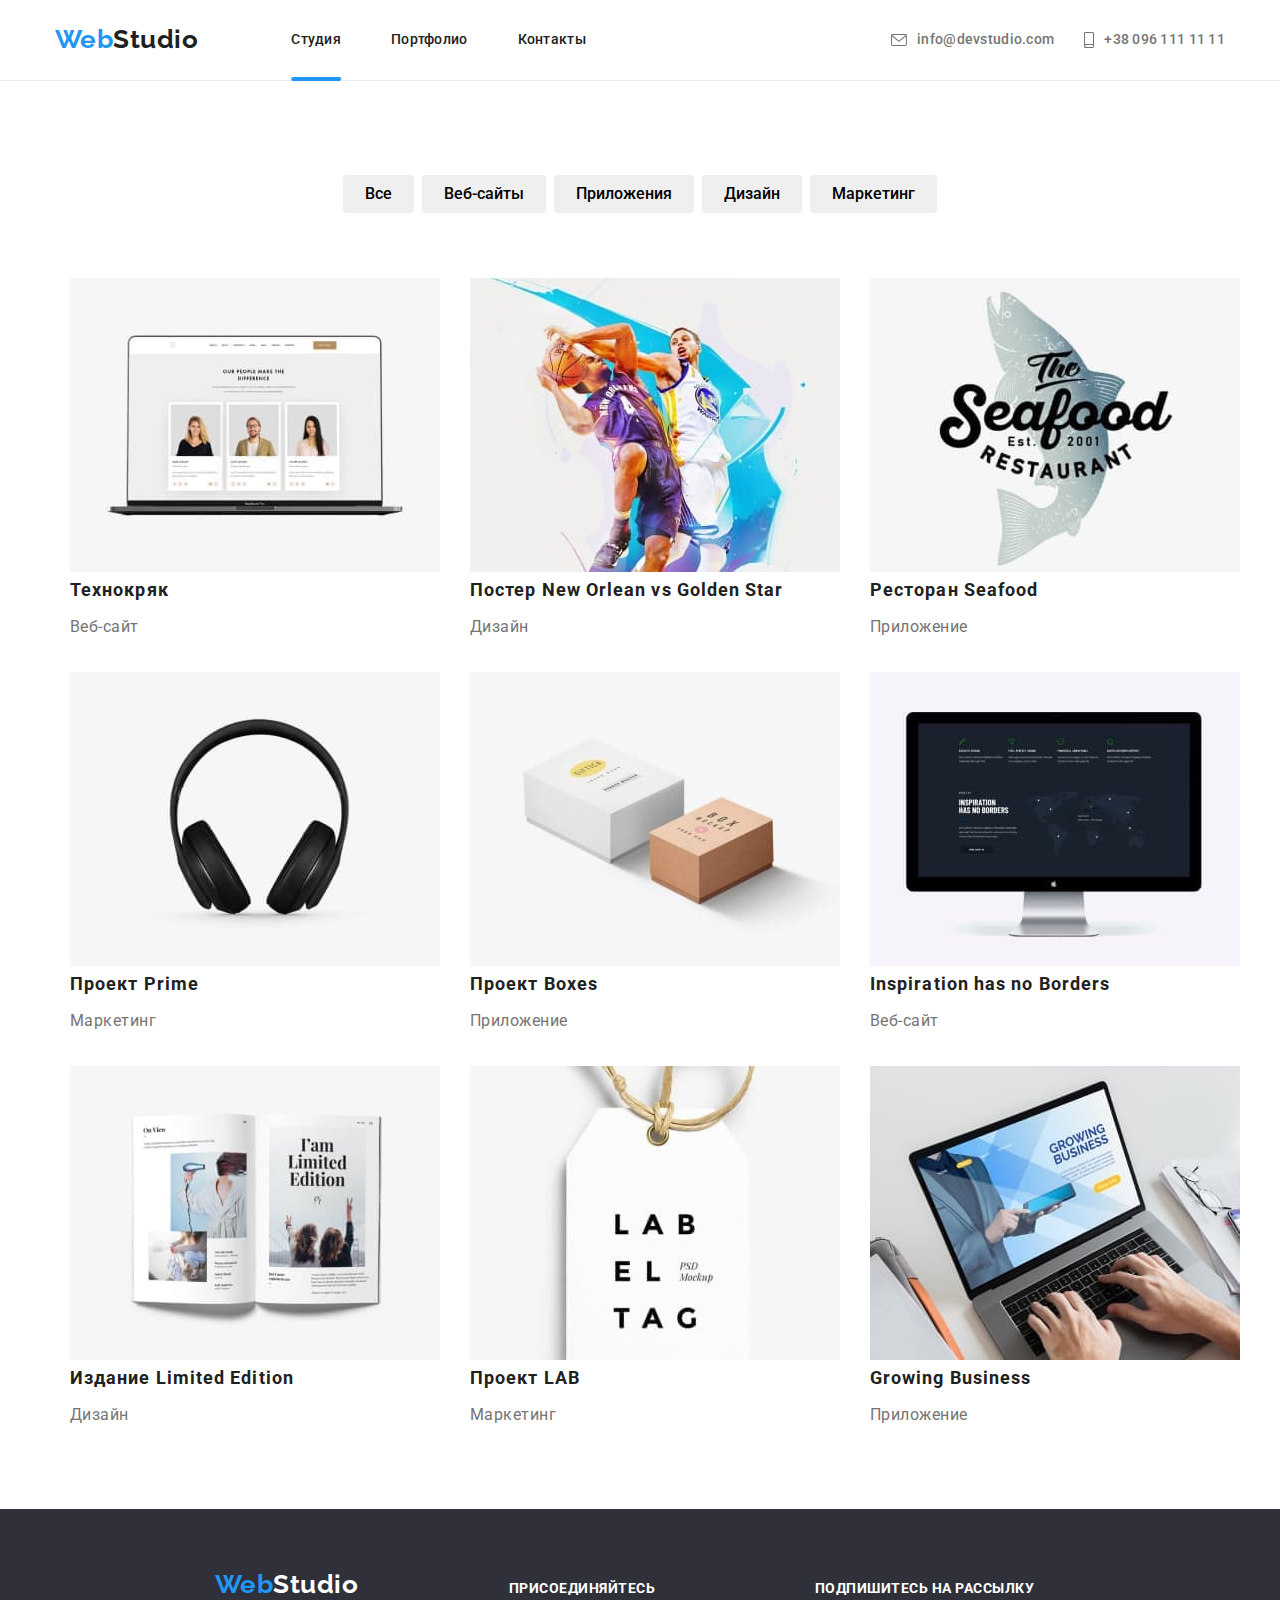
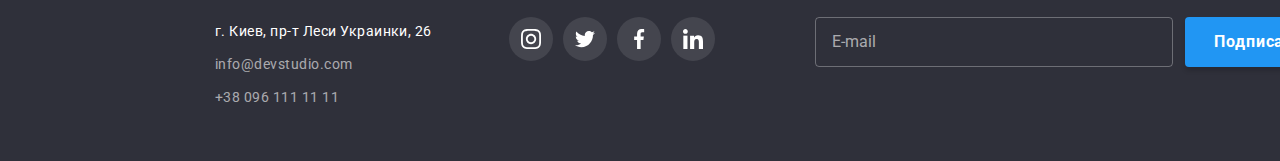
==== commit 05e7e558: "all styles have been redefined" ====
--- a/portfolio.html
+++ b/portfolio.html
@@ -20,13 +20,15 @@
     <header class="header-border">
         <div class="flex-nav container">
             <nav class="flex-nav">
-                <a href="./index.html" lang="en" class="header-logo link">Web<span class="logo-accent">Studio</span></a>
+                <a href="./index.html" lang="en" class="logo header-logo link">Web<span
+                        class="logo-accent logo-accent-header">Studio</span>
+                </a>
                 <ul class="flex-nav-menu list">
                     <li class="nav-menu-item">
-                        <a href="./index.html" class="link site-nav-text">Студия</a>
+                        <a href="./index.html" class="link site-nav-text current">Студия</a>
                     </li>
                     <li class="nav-menu-item">
-                        <a href="./portfolio.html" class="link site-nav-text current">Портфолио</a>
+                        <a href="./portfolio.html" class="link site-nav-text">Портфолио</a>
                     </li>
                     <li class="nav-menu-item"><a href="" class="link site-nav-text">Контакты</a></li>
                 </ul>
@@ -38,8 +40,10 @@
                         <svg class="nav-icons" width="16" height="12">
                             <use href="./images/icons.svg#icon-mail"></use>
                         </svg>
-                        info@devstudio.com</a>
+                        info@devstudio.com
+                    </a>
                 </li>
+
                 <li class="nav-contact-item">
                     <a href="tel:+380961111111" class="link site-contact">
                         <svg class="nav-icons" width="10" height="16">
@@ -47,7 +51,9 @@
                         </svg>
                         +38 096 111 11 11</a>
                 </li>
+
             </ul>
+
         </div>
     </header>
 
@@ -276,8 +282,8 @@
     <footer class="footer">
         <div class="container footer-container">
             <div>
-                <a href="./index.html" lang="en" class="footer-logo link">Web<span
-                        class="logo-accent-footer">Studio</span>
+                <a href="./index.html" lang="en" class="logo footer-logo link">Web<span
+                        class="logo-accent logo-accent-footer">Studio</span>
                 </a>
                 <address>
                     <ul>
@@ -296,28 +302,28 @@
                 <h3 class="footer-socials-title">присоединяйтесь</h3>
                 <ul class="footer-socials-list list">
                     <li>
-                        <a class="footer-socials-link link" href="">
+                        <a class="social-link footer-socials-link link" href="">
                             <svg class="footer-icon" width="20" height="20">
                                 <use href="./images/icons.svg#icon-instagram"></use>
                             </svg>
                         </a>
                     </li>
                     <li class="list footer-social">
-                        <a class="footer-socials-link link" href="">
+                        <a class="social-link footer-socials-link link" href="">
                             <svg class="footer-icon" width="20" height="20">
                                 <use href="./images/icons.svg#icon-twitter"></use>
                             </svg>
                         </a>
                     </li>
                     <li class="list footer-social">
-                        <a class="footer-socials-link link" href="">
+                        <a class="social-link footer-socials-link link" href="">
                             <svg class="footer-icon" width="20" height="20">
                                 <use href="./images/icons.svg#icon-facebook"></use>
                             </svg>
                         </a>
                     </li>
                     <li class="list footer-social">
-                        <a class="footer-socials-link link" href="">
+                        <a class="social-link footer-socials-link link" href="">
                             <svg class="footer-icon" width="20" height="20">
                                 <use href="./images/icons.svg#icon-linkedin"></use>
                             </svg>
@@ -331,7 +337,7 @@
                     <p class="footer-form-title">Подпишитесь на рассылку</p>
                     <div class="footer-form-email">
                         <input class="footer-form-input" type="email" placeholder="E-mail" name="subscribe" />
-                        <button class="footer-form-btn" type="submit">
+                        <button class="button footer-form-button" type="submit">
                             Подписаться
                             <svg class="footer-send-icon" width="24" height="24">
                                 <use href="./images/icons.svg#icon-send"></use>
--- a/css/main.min.css
+++ b/css/main.min.css
@@ -1,2 +1,2 @@
-/*! modern-normalize v1.1.0 | MIT License | https://github.com/sindresorhus/modern-normalize */*,::before,::after{-webkit-box-sizing:border-box;box-sizing:border-box}html{line-height:1.15;-webkit-text-size-adjust:100%;-moz-tab-size:4;-o-tab-size:4;tab-size:4}body{margin:0;font-family:system-ui,-apple-system,"Segoe UI",Roboto,Helvetica,Arial,sans-serif,"Apple Color Emoji","Segoe UI Emoji"}hr{height:0;color:inherit}abbr[title]{-webkit-text-decoration:underline dotted;text-decoration:underline dotted}b,strong{font-weight:bolder}code,kbd,samp,pre{font-family:ui-monospace, SFMono-Regular, Consolas, 'Liberation Mono', Menlo, monospace;font-size:1em}small{font-size:80%}sub,sup{font-size:75%;line-height:0;position:relative;vertical-align:baseline}sub{bottom:-0.25em}sup{top:-0.5em}table{text-indent:0;border-color:inherit}button,input,optgroup,select,textarea{font-family:inherit;font-size:100%;line-height:1.15;margin:0}button,select{text-transform:none}button,[type='button'],[type='reset'],[type='submit']{-webkit-appearance:button}::-moz-focus-inner{border-style:none;padding:0}:-moz-focusring{outline:1px dotted ButtonText}:-moz-ui-invalid{box-shadow:none}legend{padding:0}progress{vertical-align:baseline}::-webkit-inner-spin-button,::-webkit-outer-spin-button{height:auto}[type='search']{-webkit-appearance:textfield;outline-offset:-2px}::-webkit-search-decoration{-webkit-appearance:none}::-webkit-file-upload-button{-webkit-appearance:button;font:inherit}summary{display:list-item}:root{--title-text-color: #212121;--primary-text-color: #757575;--primary-white-color: #ffffff;--accent-color: #2196f3;--accent-color-hover: #188ce8;--team-bg-color: #f5f4fa;--footer-bg-color: #2f303a;--temporary-bg-color: #2f303a;--btn-bg-color: #f5f4fa;--card-set-gap: 30px;--social-links: #afb1b8;--animation-duration: 250ms;--timing-function: cubic-bezier(0.4, 0, 0.2, 1)}body{font-family:Roboto, sans-serif;letter-spacing:0.03em;color:var(--title-text-color);background-color:var(--primary-white-color)}h1,h2,h3,h4,h5,h6,p,ul{margin:0;padding:0}img{display:block;max-width:100%;height:auto}.list{padding:0;margin:0;list-style:none}.title{font-weight:700;font-size:36px;line-height:1.17;text-align:center}.link{text-decoration:none}.section{padding-top:94px;padding-bottom:94px}.container{margin:0 auto;width:1200px;padding-left:15px;padding-right:15px}.visually-hidden{position:absolute;width:1px;height:1px;margin:-1px;border:0;padding:0;white-space:nowrap;-webkit-clip-path:inset(100%);clip-path:inset(100%);clip:rect(0 0 0 0);overflow:hidden}.header-border{border-bottom:1px solid #ececec}.flex-nav{display:-webkit-box;display:-ms-flexbox;display:flex;-webkit-box-align:center;-ms-flex-align:center;align-items:center}.flex-nav-menu{display:-webkit-box;display:-ms-flexbox;display:flex;margin-left:93px}.flex-nav-contact{display:-webkit-box;display:-ms-flexbox;display:flex;-webkit-box-align:center;-ms-flex-align:center;align-items:center;margin-left:auto}.nav-menu-item{position:relative}.nav-menu-item:not(:first-child){margin-left:50px}.nav-contact-item:not(:first-child){margin-left:var(--card-set-gap)}.header-logo{padding-top:24px;padding-bottom:25px;font-family:'Raleway', sans-serif;font-size:26px;font-weight:700;line-height:1.19;color:var(--accent-color)}.logo-accent{color:var(--title-text-color);-webkit-transition:color var(--animation-duration) var(--timing-function);transition:color var(--animation-duration) var(--timing-function)}.logo-accent:hover,.logo-accent:focus{color:var(--accent-color)}.site-nav-text{padding:32px 0;font-weight:500;font-size:14px;line-height:1.14;letter-spacing:0.02em;color:var(--title-text-color);display:block;-webkit-transition:color var(--animation-duration) var(--timing-function);transition:color var(--animation-duration) var(--timing-function)}.site-nav-text:hover,.site-nav-text:focus{color:var(--accent-color)}.site-nav-text.current::after{content:'';display:block;position:absolute;bottom:-1px;left:50%;-webkit-transform:translate(-50%, 0);transform:translate(-50%, 0);width:100%;height:4px;border-radius:2px;background-color:var(--accent-color)}.nav-icons{margin-right:10px;fill:currentColor}.site-contact{padding:32px 0;font-size:14px;font-weight:500;line-height:1.14;letter-spacing:0.02em;color:var(--primary-text-color);display:-webkit-box;display:-ms-flexbox;display:flex;-webkit-box-align:center;-ms-flex-align:center;align-items:center;-webkit-transition:color var(--animation-duration) var(--timing-function);transition:color var(--animation-duration) var(--timing-function)}.site-contact:hover,.site-contact:focus,.current{color:var(--accent-color)}.hero{padding-top:200px;padding-bottom:200px;background-color:var(--temporary-bg-color);width:1600px;height:600px;margin-left:auto;margin-right:auto;background-image:-webkit-gradient(linear, left top, left bottom, from(rgba(47,48,58,0.4)), to(rgba(47,48,58,0.4))),url(../images/hero.jpg);background-image:linear-gradient(rgba(47,48,58,0.4), rgba(47,48,58,0.4)),url(../images/hero.jpg);background-repeat:no-repeat;background-position:center;background-size:cover;background-color:var(--temporary-bg-color)}.hero-title{margin-bottom:var(--card-set-gap);color:var(--primary-white-color);font-weight:900;font-size:44px;line-height:1.36;text-align:center;letter-spacing:0.06em;text-transform:uppercase}.pointer{cursor:pointer}.hero-btn{display:block;margin-left:auto;margin-right:auto;padding:10px 32px;font-family:Roboto, sans-serif;font-weight:700;font-size:16px;line-height:1.87;letter-spacing:0.06em;color:var(--primary-white-color);background-color:var(--accent-color);border:none;border-radius:4px;-webkit-box-shadow:0px 4px 4px rgba(0,0,0,0.15);box-shadow:0px 4px 4px rgba(0,0,0,0.15);-webkit-transition:background-color var(--animation-duration) var(--timing-function);transition:background-color var(--animation-duration) var(--timing-function);cursor:pointer}.hero-btn:hover,.hero-btn:focus{background-color:var(--accent-color-hover)}.hero-backdrop{position:fixed;visibility:visible;opacity:1;-webkit-transition:opacity var(--animation-duration) var(--timing-function),visibility var(--animation-duration) var(--timing-function);transition:opacity var(--animation-duration) var(--timing-function),visibility var(--animation-duration) var(--timing-function);top:0;left:0;height:100%;width:100%;background-color:rgba(0,0,0,0.2)}.hero-backdrop.is-hidden{visibility:hidden;opacity:0;pointer-events:none}.hero-backdrop.is-hidden .hero-modal{-webkit-transform:scale(0.1) translate(-50%, -50%);transform:scale(0.1) translate(-50%, -50%)}.hero-modal{position:absolute;-webkit-transform:translate(-50%, -50%) scale(1);transform:translate(-50%, -50%) scale(1);-webkit-transform-origin:top left;transform-origin:top left;-webkit-transition:-webkit-transform var(--animation-duration) var(--timing-function);transition:-webkit-transform var(--animation-duration) var(--timing-function);transition:transform var(--animation-duration) var(--timing-function);transition:transform var(--animation-duration) var(--timing-function), -webkit-transform var(--animation-duration) var(--timing-function);width:528px;height:581px;top:50%;left:50%;padding:40px;background-color:var(--primary-white-color);-webkit-box-shadow:0px 1px 3px rgba(0,0,0,0.12),0px 1px 1px rgba(0,0,0,0.14),0px 2px 1px rgba(0,0,0,0.2);box-shadow:0px 1px 3px rgba(0,0,0,0.12),0px 1px 1px rgba(0,0,0,0.14),0px 2px 1px rgba(0,0,0,0.2);border-radius:4px}.hero-modal-close{position:absolute;right:8px;top:8px;cursor:pointer;width:30px;height:30px;border-radius:50%;display:-webkit-box;display:-ms-flexbox;display:flex;-webkit-box-align:center;-ms-flex-align:center;align-items:center;-webkit-box-pack:center;-ms-flex-pack:center;justify-content:center;background-color:var(--primary-white-color);border:1px solid rgba(0,0,0,0.1);outline-color:transparent;-webkit-transition:outline-color var(--animation-duration) var(--timing-function);transition:outline-color var(--animation-duration) var(--timing-function)}.hero-modal-close:hover,.hero-modal-close:focus{outline-color:var(--accent-color)}.icon-close{fill:#000;-webkit-transition:fill var(--animation-duration) var(--timing-function);transition:fill var(--animation-duration) var(--timing-function)}.hero-modal-close:hover .icon-close,.hero-modal-close:focus .icon-close{fill:var(--accent-color)}.hero-modal-title{margin-bottom:12px;font-weight:700;font-size:20px;line-height:1.15;text-align:center;letter-spacing:0.03em;color:var(--title-text-color)}.form-contacts-item{margin-bottom:10px;width:448px;height:58px}.label-contacts{display:block;margin-bottom:4px;font-weight:400;font-size:12px;line-height:1.17;letter-spacing:0.01em;color:var(--primary-text-color)}.input-contacts{display:block;width:100%;height:40px;padding-left:42px;border-radius:4px;border:1px solid rgba(33,33,33,0.2);outline-color:transparent;-webkit-transition:border-color var(--animation-duration) var(--timing-function);transition:border-color var(--animation-duration) var(--timing-function)}.input-contacts:focus{border-color:var(--accent-color);border-width:2px}.input-contacts:focus+.input-contacts-icon{fill:var(--accent-color)}.input-contacts-icon{fill:var(--title-text-color);-webkit-transition:fill var(--animation-duration) var(--timing-function);transition:fill var(--animation-duration) var(--timing-function)}.input-form{position:relative}.input-contacts-icon{position:absolute;top:50%;left:12px;-webkit-transform:translateY(-50%);transform:translateY(-50%)}.textarea{margin-bottom:20px}.form-textarea{width:100%;height:120px;padding:12px 16px;margin-top:4px;resize:none;border-radius:4px;outline-color:transparent;border:1px solid rgba(33,33,33,0.2);-webkit-transition:border-color var(--animation-duration) var(--timing-function);transition:border-color var(--animation-duration) var(--timing-function)}.form-textarea::-webkit-input-placeholder{font-weight:400;font-size:14px;line-height:1.14;letter-spacing:0.01em;color:rgba(117,117,117,0.5)}.form-textarea:-ms-input-placeholder{font-weight:400;font-size:14px;line-height:1.14;letter-spacing:0.01em;color:rgba(117,117,117,0.5)}.form-textarea::-ms-input-placeholder{font-weight:400;font-size:14px;line-height:1.14;letter-spacing:0.01em;color:rgba(117,117,117,0.5)}.form-textarea::placeholder{font-weight:400;font-size:14px;line-height:1.14;letter-spacing:0.01em;color:rgba(117,117,117,0.5)}.form-textarea:focus{border-color:var(--accent-color);border-width:2px}.policy-container{display:-webkit-box;display:-ms-flexbox;display:flex;-webkit-box-align:center;-ms-flex-align:center;align-items:center;-webkit-box-pack:center;-ms-flex-pack:center;justify-content:center;margin-bottom:30px}.policy-label{display:-webkit-box;display:-ms-flexbox;display:flex;-webkit-box-align:center;-ms-flex-align:center;align-items:center;font-weight:400;font-size:14px;line-height:1.71;margin-left:8.38px;color:var(--primary-text-color)}.policy-link{text-decoration-skip-ink:none;color:var(--accent-color);outline-color:transparent;-webkit-transition:outline-color var(--animation-duration) var(--timing-function);transition:outline-color var(--animation-duration) var(--timing-function)}.policy-link:focus{outline-color:var(--accent-color)}.policy-checkbox:checked+.policy-checkbox-castom{fill:var(--primary-white-color);background-color:var(--accent-color);border:transparent}.policy-checkbox:focus-visible+.policy-checkbox-castom{border:2px solid var(--accent-color)}.policy-checkbox-castom{border:2px solid var(--title-text-color);border-radius:2px;margin-right:8px;-webkit-transition:fill var(--animation-duration) var(--timing-function),background-color var(--animation-duration) var(--timing-function),border-color var(--animation-duration) var(--timing-function);transition:fill var(--animation-duration) var(--timing-function),background-color var(--animation-duration) var(--timing-function),border-color var(--animation-duration) var(--timing-function);fill:transparent;background-color:transparent;cursor:pointer}.btn-submit{display:block;margin-left:auto;margin-right:auto;width:200px;height:50px;font-weight:700;font-size:16px;line-height:1.87;letter-spacing:0.06em;border:none;border-radius:4px;color:var(--primary-white-color);-webkit-box-shadow:0px 4px 4px rgba(0,0,0,0.15);box-shadow:0px 4px 4px rgba(0,0,0,0.15);background-color:var(--accent-color);outline-color:transparent;-webkit-transition:outline-color var(--animation-duration) var(--timing-function);transition:outline-color var(--animation-duration) var(--timing-function);cursor:pointer}.btn-submit:focus{outline-color:var(--accent-color)}.advantages-box{margin-bottom:var(--card-set-gap);width:270px;height:120px;display:-webkit-box;display:-ms-flexbox;display:flex;-webkit-box-pack:center;-ms-flex-pack:center;justify-content:center;-webkit-box-align:center;-ms-flex-align:center;align-items:center;background-color:var(--team-bg-color);border-radius:4px}.advantages-icons{width:70px;height:70px}.advantages-list{display:-webkit-box;display:-ms-flexbox;display:flex}.advantages-item{width:270px}.advantages-item:not(:last-child){margin-right:var(--card-set-gap)}.advantages-title{margin-bottom:10px;font-weight:700;font-size:14px;line-height:1.14;text-transform:uppercase}.advantages-text{font-size:14px;line-height:1.71;color:var(--primary-text-color)}.wedo{padding-top:0}.wedo-list{display:-webkit-box;display:-ms-flexbox;display:flex}.wedo-item:not(:last-child){margin-right:var(--card-set-gap)}.wedo .title{padding-bottom:50px}.wedo-item{position:relative}.wedo-backdrop{position:absolute;bottom:0;width:100%;height:70px;display:-webkit-box;display:-ms-flexbox;display:flex;-webkit-box-align:center;-ms-flex-align:center;align-items:center;-webkit-box-pack:center;-ms-flex-pack:center;justify-content:center;background-color:rgba(47,48,58,0.8)}.wedo-backdrop-text{font-weight:700;font-size:14px;line-height:1.14;text-transform:uppercase;color:var(--primary-white-color)}.team{background-color:var(--team-bg-color)}.team .title{padding-bottom:50px}.team-items{display:-webkit-box;display:-ms-flexbox;display:flex}.team-item{width:270px;min-height:368px;background-color:var(--primary-white-color);-webkit-box-shadow:0px 1px 3px rgba(0,0,0,0.12),0px 1px 1px rgba(0,0,0,0.14),0px 2px 1px rgba(0,0,0,0.2);box-shadow:0px 1px 3px rgba(0,0,0,0.12),0px 1px 1px rgba(0,0,0,0.14),0px 2px 1px rgba(0,0,0,0.2);border-radius:0px 0px 4px 4px}.team-item:not(:last-child){margin-right:var(--card-set-gap)}.team-item-text{padding:30px 32px;margin-left:auto;margin-right:auto}.team-item-title{margin-top:0;margin-bottom:10px;font-weight:500;font-size:16px;line-height:1.19;text-align:center}.team-item-role{margin-bottom:16px;font-size:16px;line-height:1.19;color:var(--primary-text-color);text-align:center}.team-social-list{display:-webkit-box;display:-ms-flexbox;display:flex;-webkit-box-pack:justify;-ms-flex-pack:justify;justify-content:space-between}.team-social-link{display:block;border-radius:50%;width:44px;height:44px;display:-webkit-box;display:-ms-flexbox;display:flex;-webkit-box-align:center;-ms-flex-align:center;align-items:center;-webkit-box-pack:center;-ms-flex-pack:center;justify-content:center;background-color:transparent;color:var(--social-links);-webkit-transition:background-color var(--animation-duration) var(--timing-function),color var(--animation-duration) var(--timing-function);transition:background-color var(--animation-duration) var(--timing-function),color var(--animation-duration) var(--timing-function)}.team-social-link:hover,.team-social-link:focus{color:var(--primary-white-color);background-color:var(--accent-color)}.team-icon{fill:currentColor}.clients-title{margin-top:0;margin-bottom:50px}.clients-list{display:-webkit-box;display:-ms-flexbox;display:flex;-webkit-box-align:center;-ms-flex-align:center;align-items:center;-webkit-box-pack:justify;-ms-flex-pack:justify;justify-content:space-between}.clients-link{width:170px;height:92px;display:-webkit-box;display:-ms-flexbox;display:flex;-webkit-box-align:center;-ms-flex-align:center;align-items:center;-webkit-box-pack:center;-ms-flex-pack:center;justify-content:center;border:1px solid var(--social-links);border-radius:4px;color:var(--social-links);-webkit-transition:color var(--animation-duration) var(--timing-function),border-color var(--animation-duration) var(--timing-function);transition:color var(--animation-duration) var(--timing-function),border-color var(--animation-duration) var(--timing-function)}.clients-link:hover,.clients-link:focus{color:var(--accent-color);border-color:var(--accent-color)}.clients-logo{width:186px;height:60px;fill:currentColor}.footer-logo{display:block;margin-bottom:20px;font-family:Raleway;font-size:26px;font-weight:700;line-height:1.19;color:var(--accent-color)}.logo-accent-footer{color:var(--primary-white-color);-webkit-transition:color var(--animation-duration) var(--timing-function);transition:color var(--animation-duration) var(--timing-function)}.footer-logo:hover .logo-accent-footer,.footer-logo:focus .logo-accent-footer{color:var(--accent-color)}.footer{padding-top:60px;padding-bottom:60px;background-color:var(--footer-bg-color);max-height:252px;min-width:1600px}.footer-map{font-size:14px;line-height:1.71;font-style:normal;color:var(--primary-white-color);-webkit-transition:color var(--animation-duration) var(--timing-function);transition:color var(--animation-duration) var(--timing-function)}.footer-adress:not(:last-child){margin-bottom:9px}.footer-contact{font-size:14px;line-height:1.71;font-style:normal;color:rgba(255,255,255,0.6);-webkit-transition:color var(--animation-duration) var(--timing-function);transition:color var(--animation-duration) var(--timing-function)}.footer-map:hover,.footer-map:focus,.footer-contact:hover,.footer-contact:focus{color:var(--accent-color)}.footer-container{display:-webkit-box;display:-ms-flexbox;display:flex;-webkit-box-align:baseline;-ms-flex-align:baseline;align-items:baseline;-webkit-box-pack:justify;-ms-flex-pack:justify;justify-content:space-between}.footer-socials{width:206px;height:80px;margin-left:70px}.footer-socials-list{display:-webkit-box;display:-ms-flexbox;display:flex;-webkit-box-pack:justify;-ms-flex-pack:justify;justify-content:space-between;-webkit-box-align:center;-ms-flex-align:center;align-items:center}.footer-socials-title{font-weight:700;font-size:14px;line-height:1.14;margin-bottom:20px;color:var(--primary-white-color);text-transform:uppercase}.footer-socials-link{display:block;border-radius:50%;width:44px;height:44px;display:-webkit-box;display:-ms-flexbox;display:flex;-webkit-box-pack:center;-ms-flex-pack:center;justify-content:center;-webkit-box-align:center;-ms-flex-align:center;align-items:center;background-color:rgba(255,255,255,0.1);fill:var(--primary-white-color);-webkit-transition:background-color var(--animation-duration) var(--timing-function);transition:background-color var(--animation-duration) var(--timing-function)}.footer-socials-link:hover,.footer-socials-link:focus{background-color:var(--accent-color)}.footer-form{margin-left:93px}.footer-form-email{display:-webkit-box;display:-ms-flexbox;display:flex}.footer-form-title{display:block;margin-bottom:20px;font-weight:700;font-size:14px;line-height:1.14;text-transform:uppercase;color:var(--primary-white-color)}.footer-form-input{display:block;width:358px;height:50px;padding:15px 16px;border-radius:4px;color:var(--primary-white-color);border:1px solid rgba(255,255,255,0.3);background-color:transparent}.footer-form-input::-webkit-input-placeholder{font-weight:400;font-size:16px;line-height:1.25;color:rgba(255,255,255,0.6)}.footer-form-input:-ms-input-placeholder{font-weight:400;font-size:16px;line-height:1.25;color:rgba(255,255,255,0.6)}.footer-form-input::-ms-input-placeholder{font-weight:400;font-size:16px;line-height:1.25;color:rgba(255,255,255,0.6)}.footer-form-input::placeholder{font-weight:400;font-size:16px;line-height:1.25;color:rgba(255,255,255,0.6)}.footer-form-btn{display:-webkit-box;display:-ms-flexbox;display:flex;-webkit-box-align:center;-ms-flex-align:center;align-items:center;-webkit-box-pack:center;-ms-flex-pack:center;justify-content:center;width:200px;height:50px;margin-left:12px;font-weight:700;font-size:16px;line-height:1.87px;letter-spacing:0.06em;border:none;border-radius:4px;color:var(--primary-white-color);background-color:var(--accent-color);-webkit-box-shadow:0px 4px 4px rgba(0,0,0,0.15);box-shadow:0px 4px 4px rgba(0,0,0,0.15);cursor:pointer}.footer-send-icon{margin-left:10px;fill:var(--primary-white-color)}.portfolio-btn{display:-webkit-box;display:-ms-flexbox;display:flex;-webkit-box-pack:center;-ms-flex-pack:center;justify-content:center;height:54px;margin-bottom:34px}.btn-link:not(:last-child){margin-right:8px}.btn-works{padding:6px 22px;font-family:Roboto, sans-serif;font-weight:500;font-size:16px;line-height:1.62;border:none;border-radius:4px;-webkit-transition:color var(--animation-duration) var(--timing-function),background-color var(--animation-duration) var(--timing-function),-webkit-box-shadow var(--animation-duration) var(--timing-function);transition:color var(--animation-duration) var(--timing-function),background-color var(--animation-duration) var(--timing-function),-webkit-box-shadow var(--animation-duration) var(--timing-function);transition:color var(--animation-duration) var(--timing-function),background-color var(--animation-duration) var(--timing-function),box-shadow var(--animation-duration) var(--timing-function);transition:color var(--animation-duration) var(--timing-function),background-color var(--animation-duration) var(--timing-function),box-shadow var(--animation-duration) var(--timing-function),-webkit-box-shadow var(--animation-duration) var(--timing-function);cursor:pointer}.btn-works:hover,.btn-works:focus{color:var(--primary-white-color);background-color:var(--accent-color-hover);-webkit-box-shadow:0px 3px 1px rgba(0,0,0,0.1),0px 1px 2px rgba(0,0,0,0.08),0px 2px 2px rgba(0,0,0,0.12);box-shadow:0px 3px 1px rgba(0,0,0,0.1),0px 1px 2px rgba(0,0,0,0.08),0px 2px 2px rgba(0,0,0,0.12)}.works-item-btn{padding:20px 24px;border-right:1px solid #eeeeee;border-bottom:1px solid #eeeeee;border-left:1px solid #eeeeee}.works-title{font-weight:700;font-size:18px;line-height:2;letter-spacing:0.06em;margin:0;margin-bottom:4px;color:var(--title-text-color)}.works-text{font-size:16px;line-height:1.87;color:var(--primary-text-color)}.works-items{display:-webkit-box;display:-ms-flexbox;display:flex;-ms-flex-wrap:wrap;flex-wrap:wrap;margin-right:calc(-1 * var(--card-set-gap));margin-bottom:calc(-1 * var(--card-set-gap))}.works-item{margin-right:var(--card-set-gap);margin-bottom:var(--card-set-gap);width:370px;margin:15px;background-color:var(--primary-white-color)}.works-img{display:block}.works-backdrop{position:relative;overflow:hidden}.works-img{display:block}.works-backdrop-bg{position:absolute;-webkit-transform:translateY(0);transform:translateY(0);-webkit-transition:-webkit-transform var(--animation-duration) var(--timing-function);transition:-webkit-transform var(--animation-duration) var(--timing-function);transition:transform var(--animation-duration) var(--timing-function);transition:transform var(--animation-duration) var(--timing-function), -webkit-transform var(--animation-duration) var(--timing-function);top:100%;left:0;width:100%;height:100%;display:-webkit-box;display:-ms-flexbox;display:flex;-webkit-box-align:center;-ms-flex-align:center;align-items:center;-webkit-box-pack:center;-ms-flex-pack:center;justify-content:center;background-color:rgba(33,150,243,0.9)}.works-backdrop-text{width:322px;font-size:18px;line-height:1.56;color:var(--primary-white-color)}.works-link:hover .works-backdrop-bg,.works-link:focus .works-backdrop-bg{-webkit-transform:translateY(-100%);transform:translateY(-100%)}.works-link{display:block;width:100%;height:100%;-webkit-transition:-webkit-box-shadow var(--animation-duration) var(--timing-function);transition:-webkit-box-shadow var(--animation-duration) var(--timing-function);transition:box-shadow var(--animation-duration) var(--timing-function);transition:box-shadow var(--animation-duration) var(--timing-function), -webkit-box-shadow var(--animation-duration) var(--timing-function)}.works-link:hover,.works-link:focus{-webkit-box-shadow:0px 1px 1px rgba(0,0,0,0.12),0px 4px 4px rgba(0,0,0,0.06),1px 4px 6px rgba(0,0,0,0.16);box-shadow:0px 1px 1px rgba(0,0,0,0.12),0px 4px 4px rgba(0,0,0,0.06),1px 4px 6px rgba(0,0,0,0.16)}
+/*! modern-normalize v1.1.0 | MIT License | https://github.com/sindresorhus/modern-normalize */*,::before,::after{-webkit-box-sizing:border-box;box-sizing:border-box}html{line-height:1.15;-webkit-text-size-adjust:100%;-moz-tab-size:4;-o-tab-size:4;tab-size:4}body{margin:0;font-family:system-ui,-apple-system,"Segoe UI",Roboto,Helvetica,Arial,sans-serif,"Apple Color Emoji","Segoe UI Emoji"}hr{height:0;color:inherit}abbr[title]{-webkit-text-decoration:underline dotted;text-decoration:underline dotted}b,strong{font-weight:bolder}code,kbd,samp,pre{font-family:ui-monospace, SFMono-Regular, Consolas, 'Liberation Mono', Menlo, monospace;font-size:1em}small{font-size:80%}sub,sup{font-size:75%;line-height:0;position:relative;vertical-align:baseline}sub{bottom:-0.25em}sup{top:-0.5em}table{text-indent:0;border-color:inherit}button,input,optgroup,select,textarea{font-family:inherit;font-size:100%;line-height:1.15;margin:0}button,select{text-transform:none}button,[type='button'],[type='reset'],[type='submit']{-webkit-appearance:button}::-moz-focus-inner{border-style:none;padding:0}:-moz-focusring{outline:1px dotted ButtonText}:-moz-ui-invalid{box-shadow:none}legend{padding:0}progress{vertical-align:baseline}::-webkit-inner-spin-button,::-webkit-outer-spin-button{height:auto}[type='search']{-webkit-appearance:textfield;outline-offset:-2px}::-webkit-search-decoration{-webkit-appearance:none}::-webkit-file-upload-button{-webkit-appearance:button;font:inherit}summary{display:list-item}:root{--title-text-color: #212121;--primary-text-color: #757575;--primary-white-color: #ffffff;--accent-color: #2196f3;--accent-color-hover: #188ce8;--team-bg-color: #f5f4fa;--footer-bg-color: #2f303a;--temporary-bg-color: #2f303a;--btn-bg-color: #f5f4fa;--card-set-gap: 30px;--social-links: #afb1b8;--animation-duration: 250ms;--timing-function: cubic-bezier(0.4, 0, 0.2, 1)}body{font-family:Roboto, sans-serif;letter-spacing:0.03em;color:var(--title-text-color);background-color:var(--primary-white-color)}h1,h2,h3,h4,h5,h6,p,ul{margin:0;padding:0}img{display:block;max-width:100%;height:auto}.list{padding:0;margin:0;list-style:none}.title{font-weight:700;font-size:36px;line-height:1.17;text-align:center}.link{text-decoration:none}.section{padding-top:94px;padding-bottom:94px}.container{margin:0 auto;width:1200px;padding-left:15px;padding-right:15px}.pointer{cursor:pointer}.visually-hidden{position:absolute;width:1px;height:1px;margin:-1px;border:0;padding:0;white-space:nowrap;-webkit-clip-path:inset(100%);clip-path:inset(100%);clip:rect(0 0 0 0);overflow:hidden}.header-border{border-bottom:1px solid #ececec}.flex-nav{display:-webkit-box;display:-ms-flexbox;display:flex;-webkit-box-align:center;-ms-flex-align:center;align-items:center}.flex-nav-menu{display:-webkit-box;display:-ms-flexbox;display:flex;margin-left:93px}.flex-nav-contact{display:-webkit-box;display:-ms-flexbox;display:flex;-webkit-box-align:center;-ms-flex-align:center;align-items:center;margin-left:auto}.nav-menu-item{position:relative}.nav-menu-item:not(:first-child){margin-left:50px}.nav-contact-item:not(:first-child){margin-left:var(--card-set-gap)}.site-nav-text{padding:32px 0;font-weight:500;font-size:14px;line-height:1.14;letter-spacing:0.02em;color:var(--title-text-color);display:block;-webkit-transition:color var(--animation-duration) var(--timing-function);transition:color var(--animation-duration) var(--timing-function)}.site-nav-text:hover,.site-nav-text:focus{color:var(--accent-color)}.site-nav-text.current::after{content:'';display:block;position:absolute;bottom:-1px;left:50%;-webkit-transform:translate(-50%, 0);transform:translate(-50%, 0);width:100%;height:4px;border-radius:2px;background-color:var(--accent-color)}.nav-icons{margin-right:10px;fill:currentColor}.site-contact{padding:32px 0;font-size:14px;font-weight:500;line-height:1.14;letter-spacing:0.02em;color:var(--primary-text-color);display:-webkit-box;display:-ms-flexbox;display:flex;-webkit-box-align:center;-ms-flex-align:center;align-items:center;-webkit-transition:color var(--animation-duration) var(--timing-function);transition:color var(--animation-duration) var(--timing-function)}.site-contact:hover,.site-contact:focus,.site-contact.current{color:var(--accent-color)}.logo{font-family:'Raleway', sans-serif;font-size:26px;font-weight:700;line-height:1.19;color:var(--accent-color)}.logo-accent{-webkit-transition:color var(--animation-duration) var(--timing-function);transition:color var(--animation-duration) var(--timing-function)}.logo-accent:hover,.logo-accent:focus{color:var(--accent-color)}.logo-accent:hover,.logo-accent:focus{color:var(--accent-color)}.header-logo{padding-top:24px;padding-bottom:25px}.logo-accent-header{color:var(--title-text-color)}.footer-logo{display:block;margin-bottom:20px}.logo-accent-footer{color:var(--primary-white-color)}.hero{padding:200px 0;background-color:var(--temporary-bg-color);width:1600px;margin-left:auto;margin-right:auto;background-image:-webkit-gradient(linear, left top, left bottom, from(rgba(47,48,58,0.4)), to(rgba(47,48,58,0.4))),url(../images/hero.jpg);background-image:linear-gradient(rgba(47,48,58,0.4), rgba(47,48,58,0.4)),url(../images/hero.jpg);background-repeat:no-repeat;background-position:center;background-size:cover;background-color:var(--temporary-bg-color)}.hero-title{margin-bottom:var(--card-set-gap);color:var(--primary-white-color);font-weight:900;font-size:44px;line-height:1.36;text-align:center;letter-spacing:0.06em;text-transform:uppercase}.button{font-family:Roboto, sans-serif;font-size:16px;font-weight:700;line-height:1.87;letter-spacing:0.06em;color:var(--primary-white-color);background-color:var(--accent-color);-webkit-box-shadow:0px 4px 4px rgba(0,0,0,0.15);box-shadow:0px 4px 4px rgba(0,0,0,0.15);border:none;border-radius:4px;cursor:pointer}.button:hover,.button:focus{background-color:var(--accent-color-hover)}.hero-button{display:block;margin-left:auto;margin-right:auto;padding:10px 32px;-webkit-transition:background-color var(--animation-duration) var(--timing-function);transition:background-color var(--animation-duration) var(--timing-function)}.footer-form-button{display:-webkit-box;display:-ms-flexbox;display:flex;-webkit-box-align:center;-ms-flex-align:center;align-items:center;-webkit-box-pack:center;-ms-flex-pack:center;justify-content:center;width:200px;height:50px;margin-left:12px}.button-submit{display:block;margin-left:auto;margin-right:auto;width:200px;height:50px;outline-color:transparent;-webkit-transition:outline-color var(--animation-duration) var(--timing-function);transition:outline-color var(--animation-duration) var(--timing-function)}.hero-backdrop{position:fixed;visibility:visible;opacity:1;-webkit-transition:opacity var(--animation-duration) var(--timing-function),visibility var(--animation-duration) var(--timing-function);transition:opacity var(--animation-duration) var(--timing-function),visibility var(--animation-duration) var(--timing-function);top:0;left:0;height:100%;width:100%;background-color:rgba(0,0,0,0.2)}.hero-backdrop.is-hidden{visibility:hidden;opacity:0;pointer-events:none}.hero-backdrop.is-hidden .hero-modal{-webkit-transform:scale(0.1) translate(-50%, -50%);transform:scale(0.1) translate(-50%, -50%)}.hero-modal{position:absolute;-webkit-transform:translate(-50%, -50%) scale(1);transform:translate(-50%, -50%) scale(1);-webkit-transform-origin:top left;transform-origin:top left;-webkit-transition:-webkit-transform var(--animation-duration) var(--timing-function);transition:-webkit-transform var(--animation-duration) var(--timing-function);transition:transform var(--animation-duration) var(--timing-function);transition:transform var(--animation-duration) var(--timing-function), -webkit-transform var(--animation-duration) var(--timing-function);width:528px;height:581px;top:50%;left:50%;padding:40px;background-color:var(--primary-white-color);-webkit-box-shadow:0px 1px 3px rgba(0,0,0,0.12),0px 1px 1px rgba(0,0,0,0.14),0px 2px 1px rgba(0,0,0,0.2);box-shadow:0px 1px 3px rgba(0,0,0,0.12),0px 1px 1px rgba(0,0,0,0.14),0px 2px 1px rgba(0,0,0,0.2);border-radius:4px}.hero-modal-close{position:absolute;right:8px;top:8px;cursor:pointer;width:30px;height:30px;border-radius:50%;display:-webkit-box;display:-ms-flexbox;display:flex;-webkit-box-align:center;-ms-flex-align:center;align-items:center;-webkit-box-pack:center;-ms-flex-pack:center;justify-content:center;background-color:var(--primary-white-color);border:1px solid rgba(0,0,0,0.1);outline-color:transparent;-webkit-transition:outline-color var(--animation-duration) var(--timing-function);transition:outline-color var(--animation-duration) var(--timing-function)}.hero-modal-close:hover,.hero-modal-close:focus{outline-color:var(--accent-color)}.icon-close{fill:#000;-webkit-transition:fill var(--animation-duration) var(--timing-function);transition:fill var(--animation-duration) var(--timing-function)}.hero-modal-close:hover .icon-close,.hero-modal-close:focus .icon-close{fill:var(--accent-color)}.hero-modal-title{margin-bottom:12px;font-weight:700;font-size:20px;line-height:1.15;text-align:center;letter-spacing:0.03em;color:var(--title-text-color)}.form-contacts-item{margin-bottom:10px;width:448px;height:58px}.label-contacts{display:block;margin-bottom:4px;font-weight:400;font-size:12px;line-height:1.17;letter-spacing:0.01em;color:var(--primary-text-color)}.input-contacts{display:block;width:100%;height:40px;padding-left:42px;border-radius:4px;border:1px solid rgba(33,33,33,0.2);outline-color:transparent;-webkit-transition:border-color var(--animation-duration) var(--timing-function);transition:border-color var(--animation-duration) var(--timing-function)}.input-contacts:focus{border-color:var(--accent-color);border-width:2px}.input-form{position:relative}.input-contacts-icon{position:absolute;top:50%;left:12px;-webkit-transform:translateY(-50%);transform:translateY(-50%);fill:var(--title-text-color);-webkit-transition:fill var(--animation-duration) var(--timing-function);transition:fill var(--animation-duration) var(--timing-function)}.input-contacts:focus+.input-contacts-icon{fill:var(--accent-color)}.textarea{margin-bottom:20px}.form-textarea{width:100%;height:120px;padding:12px 16px;margin-top:4px;resize:none;border-radius:4px;outline-color:transparent;border:1px solid rgba(33,33,33,0.2);-webkit-transition:border-color var(--animation-duration) var(--timing-function);transition:border-color var(--animation-duration) var(--timing-function)}.form-textarea::-webkit-input-placeholder{font-weight:400;font-size:14px;line-height:1.14;letter-spacing:0.01em;color:rgba(117,117,117,0.5)}.form-textarea:-ms-input-placeholder{font-weight:400;font-size:14px;line-height:1.14;letter-spacing:0.01em;color:rgba(117,117,117,0.5)}.form-textarea::-ms-input-placeholder{font-weight:400;font-size:14px;line-height:1.14;letter-spacing:0.01em;color:rgba(117,117,117,0.5)}.form-textarea::placeholder{font-weight:400;font-size:14px;line-height:1.14;letter-spacing:0.01em;color:rgba(117,117,117,0.5)}.form-textarea:focus{border-color:var(--accent-color);border-width:2px}.policy-container{display:-webkit-box;display:-ms-flexbox;display:flex;-webkit-box-align:center;-ms-flex-align:center;align-items:center;-webkit-box-pack:center;-ms-flex-pack:center;justify-content:center;margin-bottom:30px}.policy-label{display:-webkit-box;display:-ms-flexbox;display:flex;-webkit-box-align:center;-ms-flex-align:center;align-items:center;font-weight:400;font-size:14px;line-height:1.71;margin-left:8.38px;color:var(--primary-text-color)}.policy-link{text-decoration-skip-ink:none;color:var(--accent-color);outline-color:transparent;-webkit-transition:outline-color var(--animation-duration) var(--timing-function);transition:outline-color var(--animation-duration) var(--timing-function)}.policy-link:focus{outline-color:var(--accent-color)}.policy-checkbox-castom{border:2px solid var(--title-text-color);border-radius:2px;margin-right:8px;-webkit-transition:fill var(--animation-duration) var(--timing-function),background-color var(--animation-duration) var(--timing-function),border-color var(--animation-duration) var(--timing-function);transition:fill var(--animation-duration) var(--timing-function),background-color var(--animation-duration) var(--timing-function),border-color var(--animation-duration) var(--timing-function);fill:transparent;background-color:transparent;cursor:pointer}.policy-checkbox:focus-visible+.policy-checkbox-castom{border:2px solid var(--accent-color)}.policy-checkbox:checked+.policy-checkbox-castom{fill:var(--primary-white-color);background-color:var(--accent-color);border:transparent}.advantages-box{margin-bottom:var(--card-set-gap);width:270px;height:120px;display:-webkit-box;display:-ms-flexbox;display:flex;-webkit-box-pack:center;-ms-flex-pack:center;justify-content:center;-webkit-box-align:center;-ms-flex-align:center;align-items:center;background-color:var(--team-bg-color);border-radius:4px}.advantages-icons{width:70px;height:70px}.advantages-list{display:-webkit-box;display:-ms-flexbox;display:flex}.advantages-item{width:270px}.advantages-item:not(:first-child){margin-left:30px}.advantages-title{margin-bottom:10px;font-weight:700;font-size:14px;line-height:1.14;text-transform:uppercase}.advantages-text{font-size:14px;line-height:1.71;color:var(--primary-text-color)}.wedo{padding-top:0}.wedo-list{display:-webkit-box;display:-ms-flexbox;display:flex}.wedo .title{padding-bottom:50px}.wedo-item{position:relative}.wedo-item:not(:last-child){margin-right:var(--card-set-gap)}.wedo-backdrop{position:absolute;bottom:0;width:100%;height:70px;display:-webkit-box;display:-ms-flexbox;display:flex;-webkit-box-align:center;-ms-flex-align:center;align-items:center;-webkit-box-pack:center;-ms-flex-pack:center;justify-content:center;background-color:rgba(47,48,58,0.8)}.wedo-backdrop-text{font-weight:700;font-size:14px;line-height:1.14;text-transform:uppercase;color:var(--primary-white-color)}.team{background-color:var(--team-bg-color)}.team .title{padding-bottom:50px}.team-items{display:-webkit-box;display:-ms-flexbox;display:flex}.team-item{width:270px;min-height:368px;background-color:var(--primary-white-color);-webkit-box-shadow:0px 1px 3px rgba(0,0,0,0.12),0px 1px 1px rgba(0,0,0,0.14),0px 2px 1px rgba(0,0,0,0.2);box-shadow:0px 1px 3px rgba(0,0,0,0.12),0px 1px 1px rgba(0,0,0,0.14),0px 2px 1px rgba(0,0,0,0.2);border-radius:0px 0px 4px 4px}.team-item:not(:last-child){margin-right:var(--card-set-gap)}.team-item-text{padding:30px 32px;margin-left:auto;margin-right:auto}.team-item-title{margin-top:0;margin-bottom:10px;font-weight:500;font-size:16px;line-height:1.19;text-align:center}.team-item-role{margin-bottom:16px;font-size:16px;line-height:1.19;color:var(--primary-text-color);text-align:center}.social-link{display:block;border-radius:50%;width:44px;height:44px;display:-webkit-box;display:-ms-flexbox;display:flex;-webkit-box-align:center;-ms-flex-align:center;align-items:center;-webkit-box-pack:center;-ms-flex-pack:center;justify-content:center}.social-link:hover,.social-link:focus{color:var(--primary-white-color);background-color:var(--accent-color)}.team-social-list{display:-webkit-box;display:-ms-flexbox;display:flex;-webkit-box-pack:justify;-ms-flex-pack:justify;justify-content:space-between}.team-social-link{background-color:transparent;color:var(--social-links);-webkit-transition:background-color var(--animation-duration) var(--timing-function),color var(--animation-duration) var(--timing-function);transition:background-color var(--animation-duration) var(--timing-function),color var(--animation-duration) var(--timing-function)}.team-icon{fill:currentColor}.footer-socials{width:206px;height:80px;margin-left:70px}.footer-socials-list{display:-webkit-box;display:-ms-flexbox;display:flex;-webkit-box-pack:justify;-ms-flex-pack:justify;justify-content:space-between;-webkit-box-align:center;-ms-flex-align:center;align-items:center}.footer-socials-title{font-weight:700;font-size:14px;line-height:1.14;margin-bottom:20px;color:var(--primary-white-color);text-transform:uppercase}.footer-socials-link{background-color:rgba(255,255,255,0.1);fill:var(--primary-white-color);-webkit-transition:background-color var(--animation-duration) var(--timing-function);transition:background-color var(--animation-duration) var(--timing-function)}.clients-title{margin-top:0;margin-bottom:50px}.clients-list{display:-webkit-box;display:-ms-flexbox;display:flex;-webkit-box-align:center;-ms-flex-align:center;align-items:center;-webkit-box-pack:justify;-ms-flex-pack:justify;justify-content:space-between}.clients-link{width:170px;height:92px;display:-webkit-box;display:-ms-flexbox;display:flex;-webkit-box-align:center;-ms-flex-align:center;align-items:center;-webkit-box-pack:center;-ms-flex-pack:center;justify-content:center;border:1px solid var(--social-links);border-radius:4px;color:var(--social-links);-webkit-transition:color var(--animation-duration) var(--timing-function),border-color var(--animation-duration) var(--timing-function);transition:color var(--animation-duration) var(--timing-function),border-color var(--animation-duration) var(--timing-function)}.clients-link:hover,.clients-link:focus{color:var(--accent-color);border-color:var(--accent-color)}.clients-logo{width:186px;height:60px;fill:currentColor}.footer{padding-top:60px;padding-bottom:60px;background-color:var(--footer-bg-color);max-height:252px;min-width:1600px}.footer-map{font-size:14px;line-height:1.71;font-style:normal;color:var(--primary-white-color);-webkit-transition:color var(--animation-duration) var(--timing-function);transition:color var(--animation-duration) var(--timing-function)}.footer-map:hover,.footer-map:focus{color:var(--accent-color)}.footer-adress:not(:last-child){margin-bottom:9px}.footer-contact{font-size:14px;line-height:1.71;font-style:normal;color:rgba(255,255,255,0.6);-webkit-transition:color var(--animation-duration) var(--timing-function);transition:color var(--animation-duration) var(--timing-function)}.footer-contact:hover,.footer-contact:focus{color:var(--accent-color)}.footer-container{display:-webkit-box;display:-ms-flexbox;display:flex;-webkit-box-align:baseline;-ms-flex-align:baseline;align-items:baseline;-webkit-box-pack:justify;-ms-flex-pack:justify;justify-content:space-between}.footer-form{margin-left:93px}.footer-form-email{display:-webkit-box;display:-ms-flexbox;display:flex}.footer-form-title{display:block;margin-bottom:20px;font-weight:700;font-size:14px;line-height:1.14;text-transform:uppercase;color:var(--primary-white-color)}.footer-form-input{display:block;width:358px;height:50px;padding:15px 16px;border-radius:4px;color:var(--primary-white-color);border:1px solid rgba(255,255,255,0.3);background-color:transparent}.footer-form-input::-webkit-input-placeholder{font-weight:400;font-size:16px;line-height:1.25;color:rgba(255,255,255,0.6)}.footer-form-input:-ms-input-placeholder{font-weight:400;font-size:16px;line-height:1.25;color:rgba(255,255,255,0.6)}.footer-form-input::-ms-input-placeholder{font-weight:400;font-size:16px;line-height:1.25;color:rgba(255,255,255,0.6)}.footer-form-input::placeholder{font-weight:400;font-size:16px;line-height:1.25;color:rgba(255,255,255,0.6)}.footer-send-icon{margin-left:10px;fill:var(--primary-white-color)}.works-title{font-weight:700;font-size:18px;line-height:2;letter-spacing:0.06em;margin:0;margin-bottom:4px;color:var(--title-text-color)}.works-text{font-size:16px;line-height:1.87;color:var(--primary-text-color)}.works-items{display:-webkit-box;display:-ms-flexbox;display:flex;-ms-flex-wrap:wrap;flex-wrap:wrap;margin-right:calc(-1 * var(--card-set-gap));margin-bottom:calc(-1 * var(--card-set-gap))}.works-item{margin-right:var(--card-set-gap);margin-bottom:var(--card-set-gap);width:370px;margin:15px;background-color:var(--primary-white-color)}.works-img{display:block}.works-backdrop{position:relative;overflow:hidden}.works-img{display:block}.works-backdrop-bg{position:absolute;-webkit-transform:translateY(0);transform:translateY(0);-webkit-transition:-webkit-transform var(--animation-duration) var(--timing-function);transition:-webkit-transform var(--animation-duration) var(--timing-function);transition:transform var(--animation-duration) var(--timing-function);transition:transform var(--animation-duration) var(--timing-function), -webkit-transform var(--animation-duration) var(--timing-function);top:100%;left:0;width:100%;height:100%;display:-webkit-box;display:-ms-flexbox;display:flex;-webkit-box-align:center;-ms-flex-align:center;align-items:center;-webkit-box-pack:center;-ms-flex-pack:center;justify-content:center;background-color:rgba(33,150,243,0.9)}.works-link:hover .works-backdrop-bg,.works-link:focus .works-backdrop-bg{-webkit-transform:translateY(-100%);transform:translateY(-100%)}.works-backdrop-text{width:322px;font-size:18px;line-height:1.56;color:var(--primary-white-color)}.works-link{display:block;width:100%;height:100%;-webkit-transition:-webkit-box-shadow var(--animation-duration) var(--timing-function);transition:-webkit-box-shadow var(--animation-duration) var(--timing-function);transition:box-shadow var(--animation-duration) var(--timing-function);transition:box-shadow var(--animation-duration) var(--timing-function), -webkit-box-shadow var(--animation-duration) var(--timing-function)}.works-link:hover,.works-link:focus{-webkit-box-shadow:0px 1px 1px rgba(0,0,0,0.12),0px 4px 4px rgba(0,0,0,0.06),1px 4px 6px rgba(0,0,0,0.16);box-shadow:0px 1px 1px rgba(0,0,0,0.12),0px 4px 4px rgba(0,0,0,0.06),1px 4px 6px rgba(0,0,0,0.16)}.works-item-btn{padding:20px 24px;border-right:1px solid #eeeeee;border-bottom:1px solid #eeeeee;border-left:1px solid #eeeeee}.portfolio-btn{display:-webkit-box;display:-ms-flexbox;display:flex;-webkit-box-pack:center;-ms-flex-pack:center;justify-content:center;height:54px;margin-bottom:34px}.btn-link:not(:last-child){margin-right:8px}.btn-works{padding:6px 22px;font-family:Roboto, sans-serif;font-weight:500;font-size:16px;line-height:1.62;border:none;border-radius:4px;-webkit-transition:color var(--animation-duration) var(--timing-function),background-color var(--animation-duration) var(--timing-function),-webkit-box-shadow var(--animation-duration) var(--timing-function);transition:color var(--animation-duration) var(--timing-function),background-color var(--animation-duration) var(--timing-function),-webkit-box-shadow var(--animation-duration) var(--timing-function);transition:color var(--animation-duration) var(--timing-function),background-color var(--animation-duration) var(--timing-function),box-shadow var(--animation-duration) var(--timing-function);transition:color var(--animation-duration) var(--timing-function),background-color var(--animation-duration) var(--timing-function),box-shadow var(--animation-duration) var(--timing-function),-webkit-box-shadow var(--animation-duration) var(--timing-function);cursor:pointer}.btn-works:hover,.btn-works:focus{color:var(--primary-white-color);background-color:var(--accent-color-hover);-webkit-box-shadow:0px 3px 1px rgba(0,0,0,0.1),0px 1px 2px rgba(0,0,0,0.08),0px 2px 2px rgba(0,0,0,0.12);box-shadow:0px 3px 1px rgba(0,0,0,0.1),0px 1px 2px rgba(0,0,0,0.08),0px 2px 2px rgba(0,0,0,0.12)}
 /*# sourceMappingURL=main.min.css.map */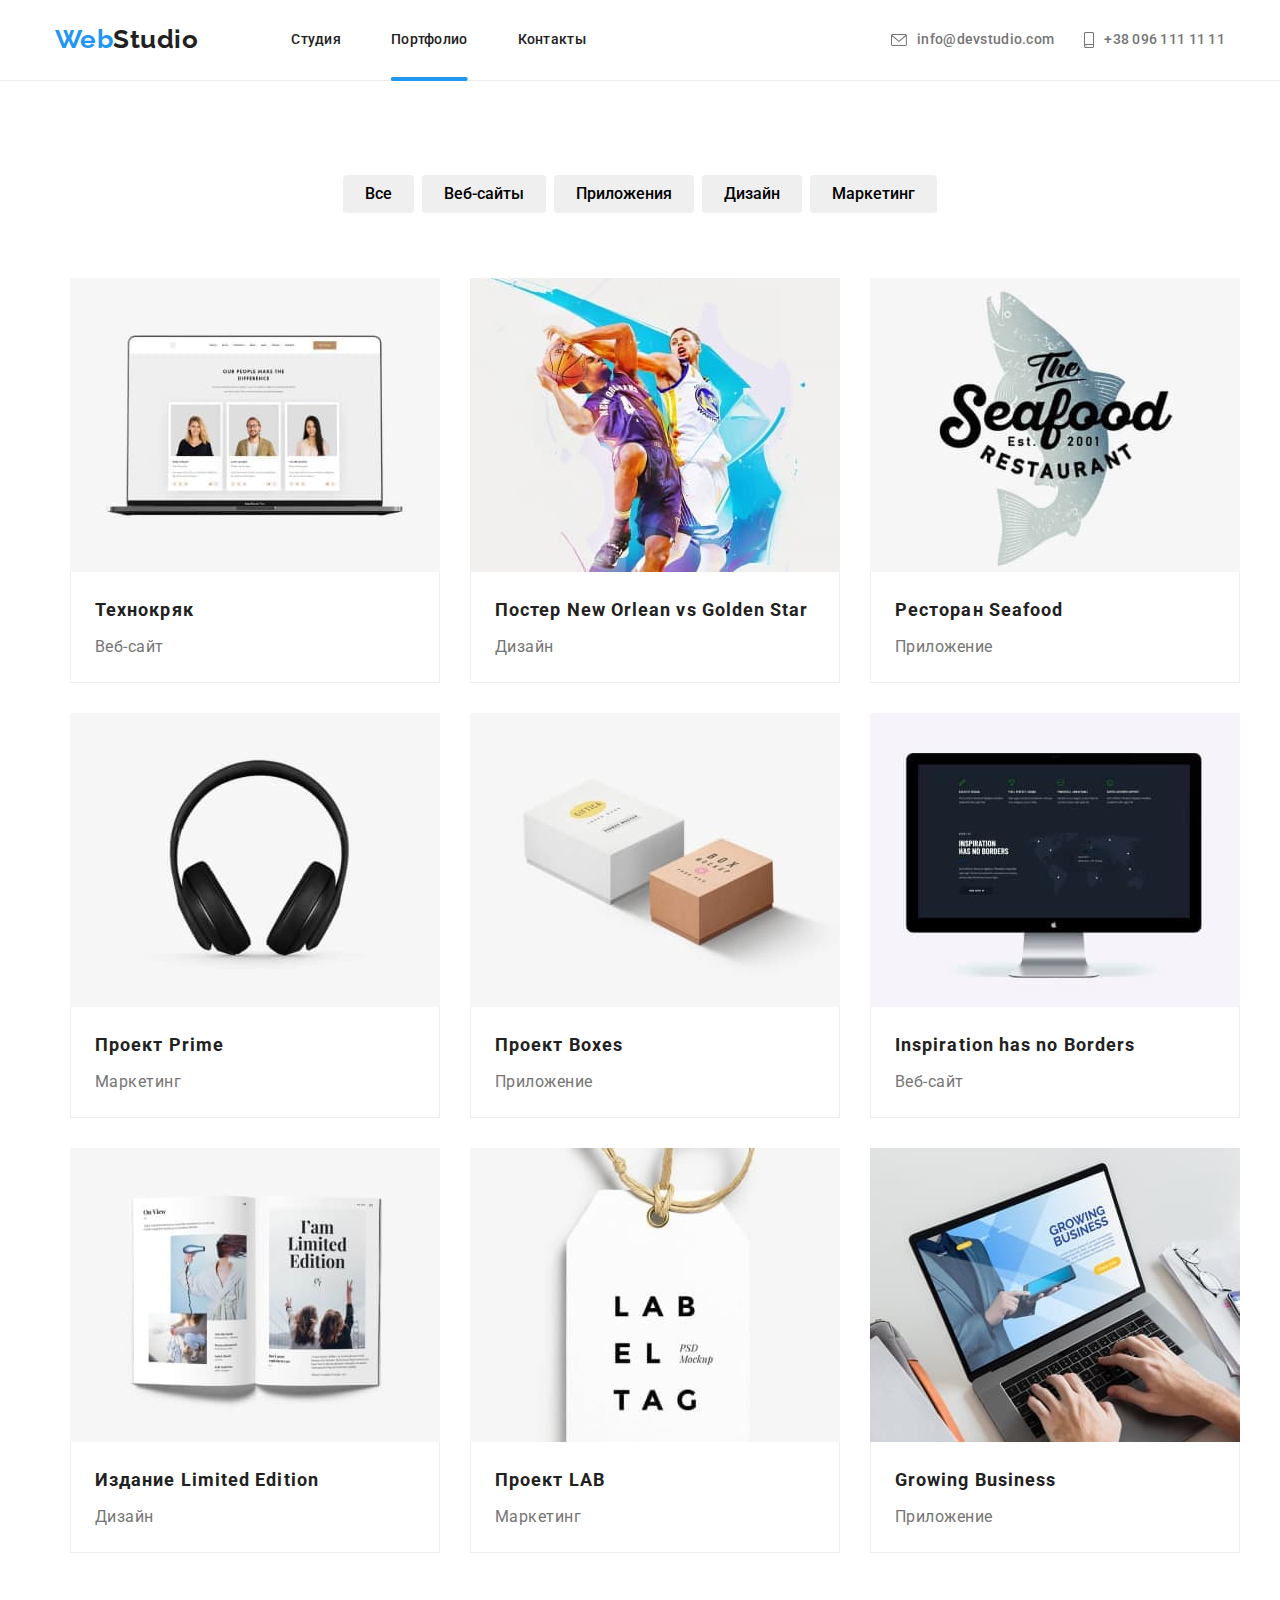
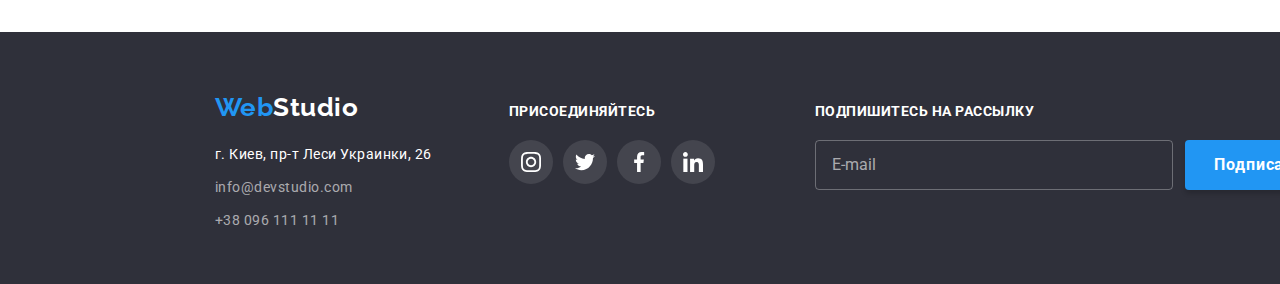
==== commit 556c0fe5: "fixes some bugs" ====
--- a/portfolio.html
+++ b/portfolio.html
@@ -25,10 +25,10 @@
                 </a>
                 <ul class="flex-nav-menu list">
                     <li class="nav-menu-item">
-                        <a href="./index.html" class="link site-nav-text current">Студия</a>
+                        <a href="./index.html" class="link site-nav-text">Студия</a>
                     </li>
                     <li class="nav-menu-item">
-                        <a href="./portfolio.html" class="link site-nav-text">Портфолио</a>
+                        <a href="./portfolio.html" class="link site-nav-text current">Портфолио</a>
                     </li>
                     <li class="nav-menu-item"><a href="" class="link site-nav-text">Контакты</a></li>
                 </ul>
@@ -88,7 +88,7 @@
                                     </p>
                                 </div>
                             </div>
-                            <div class="works-item-bottom">
+                            <div class="works-item-btn">
                                 <h2 class="works-title">Технокряк</h2>
                                 <p class="works-text">Веб-сайт</p>
                             </div>
@@ -109,7 +109,7 @@
                                     </p>
                                 </div>
                             </div>
-                            <div class="works-item-bottom">
+                            <div class="works-item-btn">
                                 <h2 class="works-title">
                                     Постер
                                     <span lang="en">New Orlean vs Golden Star</span>
@@ -133,7 +133,7 @@
                                     </p>
                                 </div>
                             </div>
-                            <div class="works-item-bottom">
+                            <div class="works-item-btn">
                                 <h2 class="works-title">
                                     Ресторан
                                     <span lang="en">Seafood</span>
@@ -156,7 +156,7 @@
                                     </p>
                                 </div>
                             </div>
-                            <div class="works-item-bottom">
+                            <div class="works-item-btn">
                                 <h2 class="works-title">
                                     Проект
                                     <span lang="en">Prime</span>
@@ -179,7 +179,7 @@
                                     </p>
                                 </div>
                             </div>
-                            <div class="works-item-bottom">
+                            <div class="works-item-btn">
                                 <h2 class="works-title">
                                     Проект
                                     <span lang="en">Boxes</span>
@@ -203,7 +203,7 @@
                                     </p>
                                 </div>
                             </div>
-                            <div class="works-item-bottom">
+                            <div class="works-item-btn">
                                 <h2 class="works-title" lang="en">Inspiration has no Borders</h2>
                                 <p class="works-text">Веб-сайт</p>
                             </div>
@@ -223,7 +223,7 @@
                                     </p>
                                 </div>
                             </div>
-                            <div class="works-item-bottom">
+                            <div class="works-item-btn">
                                 <h2 class="works-title">
                                     Издание
                                     <span lang="en">Limited Edition</span>
@@ -245,7 +245,7 @@
                                     </p>
                                 </div>
                             </div>
-                            <div class="works-item-bottom">
+                            <div class="works-item-btn">
                                 <h2 class="works-title">
                                     Проект
                                     <span lang="en">LAB</span>
@@ -267,7 +267,7 @@
                                     </p>
                                 </div>
                             </div>
-                            <div class="works-item-bottom">
+                            <div class="works-item-btn">
                                 <h2 class="works-title" lang="en">Growing Business</h2>
                                 <p class="works-text">Приложение</p>
                             </div>
--- a/css/main.min.css
+++ b/css/main.min.css
@@ -1,2 +1,2 @@
-/*! modern-normalize v1.1.0 | MIT License | https://github.com/sindresorhus/modern-normalize */*,::before,::after{-webkit-box-sizing:border-box;box-sizing:border-box}html{line-height:1.15;-webkit-text-size-adjust:100%;-moz-tab-size:4;-o-tab-size:4;tab-size:4}body{margin:0;font-family:system-ui,-apple-system,"Segoe UI",Roboto,Helvetica,Arial,sans-serif,"Apple Color Emoji","Segoe UI Emoji"}hr{height:0;color:inherit}abbr[title]{-webkit-text-decoration:underline dotted;text-decoration:underline dotted}b,strong{font-weight:bolder}code,kbd,samp,pre{font-family:ui-monospace, SFMono-Regular, Consolas, 'Liberation Mono', Menlo, monospace;font-size:1em}small{font-size:80%}sub,sup{font-size:75%;line-height:0;position:relative;vertical-align:baseline}sub{bottom:-0.25em}sup{top:-0.5em}table{text-indent:0;border-color:inherit}button,input,optgroup,select,textarea{font-family:inherit;font-size:100%;line-height:1.15;margin:0}button,select{text-transform:none}button,[type='button'],[type='reset'],[type='submit']{-webkit-appearance:button}::-moz-focus-inner{border-style:none;padding:0}:-moz-focusring{outline:1px dotted ButtonText}:-moz-ui-invalid{box-shadow:none}legend{padding:0}progress{vertical-align:baseline}::-webkit-inner-spin-button,::-webkit-outer-spin-button{height:auto}[type='search']{-webkit-appearance:textfield;outline-offset:-2px}::-webkit-search-decoration{-webkit-appearance:none}::-webkit-file-upload-button{-webkit-appearance:button;font:inherit}summary{display:list-item}:root{--title-text-color: #212121;--primary-text-color: #757575;--primary-white-color: #ffffff;--accent-color: #2196f3;--accent-color-hover: #188ce8;--team-bg-color: #f5f4fa;--footer-bg-color: #2f303a;--temporary-bg-color: #2f303a;--btn-bg-color: #f5f4fa;--card-set-gap: 30px;--social-links: #afb1b8;--animation-duration: 250ms;--timing-function: cubic-bezier(0.4, 0, 0.2, 1)}body{font-family:Roboto, sans-serif;letter-spacing:0.03em;color:var(--title-text-color);background-color:var(--primary-white-color)}h1,h2,h3,h4,h5,h6,p,ul{margin:0;padding:0}img{display:block;max-width:100%;height:auto}.list{padding:0;margin:0;list-style:none}.title{font-weight:700;font-size:36px;line-height:1.17;text-align:center}.link{text-decoration:none}.section{padding-top:94px;padding-bottom:94px}.container{margin:0 auto;width:1200px;padding-left:15px;padding-right:15px}.pointer{cursor:pointer}.visually-hidden{position:absolute;width:1px;height:1px;margin:-1px;border:0;padding:0;white-space:nowrap;-webkit-clip-path:inset(100%);clip-path:inset(100%);clip:rect(0 0 0 0);overflow:hidden}.header-border{border-bottom:1px solid #ececec}.flex-nav{display:-webkit-box;display:-ms-flexbox;display:flex;-webkit-box-align:center;-ms-flex-align:center;align-items:center}.flex-nav-menu{display:-webkit-box;display:-ms-flexbox;display:flex;margin-left:93px}.flex-nav-contact{display:-webkit-box;display:-ms-flexbox;display:flex;-webkit-box-align:center;-ms-flex-align:center;align-items:center;margin-left:auto}.nav-menu-item{position:relative}.nav-menu-item:not(:first-child){margin-left:50px}.nav-contact-item:not(:first-child){margin-left:var(--card-set-gap)}.site-nav-text{padding:32px 0;font-weight:500;font-size:14px;line-height:1.14;letter-spacing:0.02em;color:var(--title-text-color);display:block;-webkit-transition:color var(--animation-duration) var(--timing-function);transition:color var(--animation-duration) var(--timing-function)}.site-nav-text:hover,.site-nav-text:focus{color:var(--accent-color)}.site-nav-text.current::after{content:'';display:block;position:absolute;bottom:-1px;left:50%;-webkit-transform:translate(-50%, 0);transform:translate(-50%, 0);width:100%;height:4px;border-radius:2px;background-color:var(--accent-color)}.nav-icons{margin-right:10px;fill:currentColor}.site-contact{padding:32px 0;font-size:14px;font-weight:500;line-height:1.14;letter-spacing:0.02em;color:var(--primary-text-color);display:-webkit-box;display:-ms-flexbox;display:flex;-webkit-box-align:center;-ms-flex-align:center;align-items:center;-webkit-transition:color var(--animation-duration) var(--timing-function);transition:color var(--animation-duration) var(--timing-function)}.site-contact:hover,.site-contact:focus,.site-contact.current{color:var(--accent-color)}.logo{font-family:'Raleway', sans-serif;font-size:26px;font-weight:700;line-height:1.19;color:var(--accent-color)}.logo-accent{-webkit-transition:color var(--animation-duration) var(--timing-function);transition:color var(--animation-duration) var(--timing-function)}.logo-accent:hover,.logo-accent:focus{color:var(--accent-color)}.logo-accent:hover,.logo-accent:focus{color:var(--accent-color)}.header-logo{padding-top:24px;padding-bottom:25px}.logo-accent-header{color:var(--title-text-color)}.footer-logo{display:block;margin-bottom:20px}.logo-accent-footer{color:var(--primary-white-color)}.hero{padding:200px 0;background-color:var(--temporary-bg-color);width:1600px;margin-left:auto;margin-right:auto;background-image:-webkit-gradient(linear, left top, left bottom, from(rgba(47,48,58,0.4)), to(rgba(47,48,58,0.4))),url(../images/hero.jpg);background-image:linear-gradient(rgba(47,48,58,0.4), rgba(47,48,58,0.4)),url(../images/hero.jpg);background-repeat:no-repeat;background-position:center;background-size:cover;background-color:var(--temporary-bg-color)}.hero-title{margin-bottom:var(--card-set-gap);color:var(--primary-white-color);font-weight:900;font-size:44px;line-height:1.36;text-align:center;letter-spacing:0.06em;text-transform:uppercase}.button{font-family:Roboto, sans-serif;font-size:16px;font-weight:700;line-height:1.87;letter-spacing:0.06em;color:var(--primary-white-color);background-color:var(--accent-color);-webkit-box-shadow:0px 4px 4px rgba(0,0,0,0.15);box-shadow:0px 4px 4px rgba(0,0,0,0.15);border:none;border-radius:4px;cursor:pointer}.button:hover,.button:focus{background-color:var(--accent-color-hover)}.hero-button{display:block;margin-left:auto;margin-right:auto;padding:10px 32px;-webkit-transition:background-color var(--animation-duration) var(--timing-function);transition:background-color var(--animation-duration) var(--timing-function)}.footer-form-button{display:-webkit-box;display:-ms-flexbox;display:flex;-webkit-box-align:center;-ms-flex-align:center;align-items:center;-webkit-box-pack:center;-ms-flex-pack:center;justify-content:center;width:200px;height:50px;margin-left:12px}.button-submit{display:block;margin-left:auto;margin-right:auto;width:200px;height:50px;outline-color:transparent;-webkit-transition:outline-color var(--animation-duration) var(--timing-function);transition:outline-color var(--animation-duration) var(--timing-function)}.hero-backdrop{position:fixed;visibility:visible;opacity:1;-webkit-transition:opacity var(--animation-duration) var(--timing-function),visibility var(--animation-duration) var(--timing-function);transition:opacity var(--animation-duration) var(--timing-function),visibility var(--animation-duration) var(--timing-function);top:0;left:0;height:100%;width:100%;background-color:rgba(0,0,0,0.2)}.hero-backdrop.is-hidden{visibility:hidden;opacity:0;pointer-events:none}.hero-backdrop.is-hidden .hero-modal{-webkit-transform:scale(0.1) translate(-50%, -50%);transform:scale(0.1) translate(-50%, -50%)}.hero-modal{position:absolute;-webkit-transform:translate(-50%, -50%) scale(1);transform:translate(-50%, -50%) scale(1);-webkit-transform-origin:top left;transform-origin:top left;-webkit-transition:-webkit-transform var(--animation-duration) var(--timing-function);transition:-webkit-transform var(--animation-duration) var(--timing-function);transition:transform var(--animation-duration) var(--timing-function);transition:transform var(--animation-duration) var(--timing-function), -webkit-transform var(--animation-duration) var(--timing-function);width:528px;height:581px;top:50%;left:50%;padding:40px;background-color:var(--primary-white-color);-webkit-box-shadow:0px 1px 3px rgba(0,0,0,0.12),0px 1px 1px rgba(0,0,0,0.14),0px 2px 1px rgba(0,0,0,0.2);box-shadow:0px 1px 3px rgba(0,0,0,0.12),0px 1px 1px rgba(0,0,0,0.14),0px 2px 1px rgba(0,0,0,0.2);border-radius:4px}.hero-modal-close{position:absolute;right:8px;top:8px;cursor:pointer;width:30px;height:30px;border-radius:50%;display:-webkit-box;display:-ms-flexbox;display:flex;-webkit-box-align:center;-ms-flex-align:center;align-items:center;-webkit-box-pack:center;-ms-flex-pack:center;justify-content:center;background-color:var(--primary-white-color);border:1px solid rgba(0,0,0,0.1);outline-color:transparent;-webkit-transition:outline-color var(--animation-duration) var(--timing-function);transition:outline-color var(--animation-duration) var(--timing-function)}.hero-modal-close:hover,.hero-modal-close:focus{outline-color:var(--accent-color)}.icon-close{fill:#000;-webkit-transition:fill var(--animation-duration) var(--timing-function);transition:fill var(--animation-duration) var(--timing-function)}.hero-modal-close:hover .icon-close,.hero-modal-close:focus .icon-close{fill:var(--accent-color)}.hero-modal-title{margin-bottom:12px;font-weight:700;font-size:20px;line-height:1.15;text-align:center;letter-spacing:0.03em;color:var(--title-text-color)}.form-contacts-item{margin-bottom:10px;width:448px;height:58px}.label-contacts{display:block;margin-bottom:4px;font-weight:400;font-size:12px;line-height:1.17;letter-spacing:0.01em;color:var(--primary-text-color)}.input-contacts{display:block;width:100%;height:40px;padding-left:42px;border-radius:4px;border:1px solid rgba(33,33,33,0.2);outline-color:transparent;-webkit-transition:border-color var(--animation-duration) var(--timing-function);transition:border-color var(--animation-duration) var(--timing-function)}.input-contacts:focus{border-color:var(--accent-color);border-width:2px}.input-form{position:relative}.input-contacts-icon{position:absolute;top:50%;left:12px;-webkit-transform:translateY(-50%);transform:translateY(-50%);fill:var(--title-text-color);-webkit-transition:fill var(--animation-duration) var(--timing-function);transition:fill var(--animation-duration) var(--timing-function)}.input-contacts:focus+.input-contacts-icon{fill:var(--accent-color)}.textarea{margin-bottom:20px}.form-textarea{width:100%;height:120px;padding:12px 16px;margin-top:4px;resize:none;border-radius:4px;outline-color:transparent;border:1px solid rgba(33,33,33,0.2);-webkit-transition:border-color var(--animation-duration) var(--timing-function);transition:border-color var(--animation-duration) var(--timing-function)}.form-textarea::-webkit-input-placeholder{font-weight:400;font-size:14px;line-height:1.14;letter-spacing:0.01em;color:rgba(117,117,117,0.5)}.form-textarea:-ms-input-placeholder{font-weight:400;font-size:14px;line-height:1.14;letter-spacing:0.01em;color:rgba(117,117,117,0.5)}.form-textarea::-ms-input-placeholder{font-weight:400;font-size:14px;line-height:1.14;letter-spacing:0.01em;color:rgba(117,117,117,0.5)}.form-textarea::placeholder{font-weight:400;font-size:14px;line-height:1.14;letter-spacing:0.01em;color:rgba(117,117,117,0.5)}.form-textarea:focus{border-color:var(--accent-color);border-width:2px}.policy-container{display:-webkit-box;display:-ms-flexbox;display:flex;-webkit-box-align:center;-ms-flex-align:center;align-items:center;-webkit-box-pack:center;-ms-flex-pack:center;justify-content:center;margin-bottom:30px}.policy-label{display:-webkit-box;display:-ms-flexbox;display:flex;-webkit-box-align:center;-ms-flex-align:center;align-items:center;font-weight:400;font-size:14px;line-height:1.71;margin-left:8.38px;color:var(--primary-text-color)}.policy-link{text-decoration-skip-ink:none;color:var(--accent-color);outline-color:transparent;-webkit-transition:outline-color var(--animation-duration) var(--timing-function);transition:outline-color var(--animation-duration) var(--timing-function)}.policy-link:focus{outline-color:var(--accent-color)}.policy-checkbox-castom{border:2px solid var(--title-text-color);border-radius:2px;margin-right:8px;-webkit-transition:fill var(--animation-duration) var(--timing-function),background-color var(--animation-duration) var(--timing-function),border-color var(--animation-duration) var(--timing-function);transition:fill var(--animation-duration) var(--timing-function),background-color var(--animation-duration) var(--timing-function),border-color var(--animation-duration) var(--timing-function);fill:transparent;background-color:transparent;cursor:pointer}.policy-checkbox:focus-visible+.policy-checkbox-castom{border:2px solid var(--accent-color)}.policy-checkbox:checked+.policy-checkbox-castom{fill:var(--primary-white-color);background-color:var(--accent-color);border:transparent}.advantages-box{margin-bottom:var(--card-set-gap);width:270px;height:120px;display:-webkit-box;display:-ms-flexbox;display:flex;-webkit-box-pack:center;-ms-flex-pack:center;justify-content:center;-webkit-box-align:center;-ms-flex-align:center;align-items:center;background-color:var(--team-bg-color);border-radius:4px}.advantages-icons{width:70px;height:70px}.advantages-list{display:-webkit-box;display:-ms-flexbox;display:flex}.advantages-item{width:270px}.advantages-item:not(:first-child){margin-left:30px}.advantages-title{margin-bottom:10px;font-weight:700;font-size:14px;line-height:1.14;text-transform:uppercase}.advantages-text{font-size:14px;line-height:1.71;color:var(--primary-text-color)}.wedo{padding-top:0}.wedo-list{display:-webkit-box;display:-ms-flexbox;display:flex}.wedo .title{padding-bottom:50px}.wedo-item{position:relative}.wedo-item:not(:last-child){margin-right:var(--card-set-gap)}.wedo-backdrop{position:absolute;bottom:0;width:100%;height:70px;display:-webkit-box;display:-ms-flexbox;display:flex;-webkit-box-align:center;-ms-flex-align:center;align-items:center;-webkit-box-pack:center;-ms-flex-pack:center;justify-content:center;background-color:rgba(47,48,58,0.8)}.wedo-backdrop-text{font-weight:700;font-size:14px;line-height:1.14;text-transform:uppercase;color:var(--primary-white-color)}.team{background-color:var(--team-bg-color)}.team .title{padding-bottom:50px}.team-items{display:-webkit-box;display:-ms-flexbox;display:flex}.team-item{width:270px;min-height:368px;background-color:var(--primary-white-color);-webkit-box-shadow:0px 1px 3px rgba(0,0,0,0.12),0px 1px 1px rgba(0,0,0,0.14),0px 2px 1px rgba(0,0,0,0.2);box-shadow:0px 1px 3px rgba(0,0,0,0.12),0px 1px 1px rgba(0,0,0,0.14),0px 2px 1px rgba(0,0,0,0.2);border-radius:0px 0px 4px 4px}.team-item:not(:last-child){margin-right:var(--card-set-gap)}.team-item-text{padding:30px 32px;margin-left:auto;margin-right:auto}.team-item-title{margin-top:0;margin-bottom:10px;font-weight:500;font-size:16px;line-height:1.19;text-align:center}.team-item-role{margin-bottom:16px;font-size:16px;line-height:1.19;color:var(--primary-text-color);text-align:center}.social-link{display:block;border-radius:50%;width:44px;height:44px;display:-webkit-box;display:-ms-flexbox;display:flex;-webkit-box-align:center;-ms-flex-align:center;align-items:center;-webkit-box-pack:center;-ms-flex-pack:center;justify-content:center}.social-link:hover,.social-link:focus{color:var(--primary-white-color);background-color:var(--accent-color)}.team-social-list{display:-webkit-box;display:-ms-flexbox;display:flex;-webkit-box-pack:justify;-ms-flex-pack:justify;justify-content:space-between}.team-social-link{background-color:transparent;color:var(--social-links);-webkit-transition:background-color var(--animation-duration) var(--timing-function),color var(--animation-duration) var(--timing-function);transition:background-color var(--animation-duration) var(--timing-function),color var(--animation-duration) var(--timing-function)}.team-icon{fill:currentColor}.footer-socials{width:206px;height:80px;margin-left:70px}.footer-socials-list{display:-webkit-box;display:-ms-flexbox;display:flex;-webkit-box-pack:justify;-ms-flex-pack:justify;justify-content:space-between;-webkit-box-align:center;-ms-flex-align:center;align-items:center}.footer-socials-title{font-weight:700;font-size:14px;line-height:1.14;margin-bottom:20px;color:var(--primary-white-color);text-transform:uppercase}.footer-socials-link{background-color:rgba(255,255,255,0.1);fill:var(--primary-white-color);-webkit-transition:background-color var(--animation-duration) var(--timing-function);transition:background-color var(--animation-duration) var(--timing-function)}.clients-title{margin-top:0;margin-bottom:50px}.clients-list{display:-webkit-box;display:-ms-flexbox;display:flex;-webkit-box-align:center;-ms-flex-align:center;align-items:center;-webkit-box-pack:justify;-ms-flex-pack:justify;justify-content:space-between}.clients-link{width:170px;height:92px;display:-webkit-box;display:-ms-flexbox;display:flex;-webkit-box-align:center;-ms-flex-align:center;align-items:center;-webkit-box-pack:center;-ms-flex-pack:center;justify-content:center;border:1px solid var(--social-links);border-radius:4px;color:var(--social-links);-webkit-transition:color var(--animation-duration) var(--timing-function),border-color var(--animation-duration) var(--timing-function);transition:color var(--animation-duration) var(--timing-function),border-color var(--animation-duration) var(--timing-function)}.clients-link:hover,.clients-link:focus{color:var(--accent-color);border-color:var(--accent-color)}.clients-logo{width:186px;height:60px;fill:currentColor}.footer{padding-top:60px;padding-bottom:60px;background-color:var(--footer-bg-color);max-height:252px;min-width:1600px}.footer-map{font-size:14px;line-height:1.71;font-style:normal;color:var(--primary-white-color);-webkit-transition:color var(--animation-duration) var(--timing-function);transition:color var(--animation-duration) var(--timing-function)}.footer-map:hover,.footer-map:focus{color:var(--accent-color)}.footer-adress:not(:last-child){margin-bottom:9px}.footer-contact{font-size:14px;line-height:1.71;font-style:normal;color:rgba(255,255,255,0.6);-webkit-transition:color var(--animation-duration) var(--timing-function);transition:color var(--animation-duration) var(--timing-function)}.footer-contact:hover,.footer-contact:focus{color:var(--accent-color)}.footer-container{display:-webkit-box;display:-ms-flexbox;display:flex;-webkit-box-align:baseline;-ms-flex-align:baseline;align-items:baseline;-webkit-box-pack:justify;-ms-flex-pack:justify;justify-content:space-between}.footer-form{margin-left:93px}.footer-form-email{display:-webkit-box;display:-ms-flexbox;display:flex}.footer-form-title{display:block;margin-bottom:20px;font-weight:700;font-size:14px;line-height:1.14;text-transform:uppercase;color:var(--primary-white-color)}.footer-form-input{display:block;width:358px;height:50px;padding:15px 16px;border-radius:4px;color:var(--primary-white-color);border:1px solid rgba(255,255,255,0.3);background-color:transparent}.footer-form-input::-webkit-input-placeholder{font-weight:400;font-size:16px;line-height:1.25;color:rgba(255,255,255,0.6)}.footer-form-input:-ms-input-placeholder{font-weight:400;font-size:16px;line-height:1.25;color:rgba(255,255,255,0.6)}.footer-form-input::-ms-input-placeholder{font-weight:400;font-size:16px;line-height:1.25;color:rgba(255,255,255,0.6)}.footer-form-input::placeholder{font-weight:400;font-size:16px;line-height:1.25;color:rgba(255,255,255,0.6)}.footer-send-icon{margin-left:10px;fill:var(--primary-white-color)}.works-title{font-weight:700;font-size:18px;line-height:2;letter-spacing:0.06em;margin:0;margin-bottom:4px;color:var(--title-text-color)}.works-text{font-size:16px;line-height:1.87;color:var(--primary-text-color)}.works-items{display:-webkit-box;display:-ms-flexbox;display:flex;-ms-flex-wrap:wrap;flex-wrap:wrap;margin-right:calc(-1 * var(--card-set-gap));margin-bottom:calc(-1 * var(--card-set-gap))}.works-item{margin-right:var(--card-set-gap);margin-bottom:var(--card-set-gap);width:370px;margin:15px;background-color:var(--primary-white-color)}.works-img{display:block}.works-backdrop{position:relative;overflow:hidden}.works-img{display:block}.works-backdrop-bg{position:absolute;-webkit-transform:translateY(0);transform:translateY(0);-webkit-transition:-webkit-transform var(--animation-duration) var(--timing-function);transition:-webkit-transform var(--animation-duration) var(--timing-function);transition:transform var(--animation-duration) var(--timing-function);transition:transform var(--animation-duration) var(--timing-function), -webkit-transform var(--animation-duration) var(--timing-function);top:100%;left:0;width:100%;height:100%;display:-webkit-box;display:-ms-flexbox;display:flex;-webkit-box-align:center;-ms-flex-align:center;align-items:center;-webkit-box-pack:center;-ms-flex-pack:center;justify-content:center;background-color:rgba(33,150,243,0.9)}.works-link:hover .works-backdrop-bg,.works-link:focus .works-backdrop-bg{-webkit-transform:translateY(-100%);transform:translateY(-100%)}.works-backdrop-text{width:322px;font-size:18px;line-height:1.56;color:var(--primary-white-color)}.works-link{display:block;width:100%;height:100%;-webkit-transition:-webkit-box-shadow var(--animation-duration) var(--timing-function);transition:-webkit-box-shadow var(--animation-duration) var(--timing-function);transition:box-shadow var(--animation-duration) var(--timing-function);transition:box-shadow var(--animation-duration) var(--timing-function), -webkit-box-shadow var(--animation-duration) var(--timing-function)}.works-link:hover,.works-link:focus{-webkit-box-shadow:0px 1px 1px rgba(0,0,0,0.12),0px 4px 4px rgba(0,0,0,0.06),1px 4px 6px rgba(0,0,0,0.16);box-shadow:0px 1px 1px rgba(0,0,0,0.12),0px 4px 4px rgba(0,0,0,0.06),1px 4px 6px rgba(0,0,0,0.16)}.works-item-btn{padding:20px 24px;border-right:1px solid #eeeeee;border-bottom:1px solid #eeeeee;border-left:1px solid #eeeeee}.portfolio-btn{display:-webkit-box;display:-ms-flexbox;display:flex;-webkit-box-pack:center;-ms-flex-pack:center;justify-content:center;height:54px;margin-bottom:34px}.btn-link:not(:last-child){margin-right:8px}.btn-works{padding:6px 22px;font-family:Roboto, sans-serif;font-weight:500;font-size:16px;line-height:1.62;border:none;border-radius:4px;-webkit-transition:color var(--animation-duration) var(--timing-function),background-color var(--animation-duration) var(--timing-function),-webkit-box-shadow var(--animation-duration) var(--timing-function);transition:color var(--animation-duration) var(--timing-function),background-color var(--animation-duration) var(--timing-function),-webkit-box-shadow var(--animation-duration) var(--timing-function);transition:color var(--animation-duration) var(--timing-function),background-color var(--animation-duration) var(--timing-function),box-shadow var(--animation-duration) var(--timing-function);transition:color var(--animation-duration) var(--timing-function),background-color var(--animation-duration) var(--timing-function),box-shadow var(--animation-duration) var(--timing-function),-webkit-box-shadow var(--animation-duration) var(--timing-function);cursor:pointer}.btn-works:hover,.btn-works:focus{color:var(--primary-white-color);background-color:var(--accent-color-hover);-webkit-box-shadow:0px 3px 1px rgba(0,0,0,0.1),0px 1px 2px rgba(0,0,0,0.08),0px 2px 2px rgba(0,0,0,0.12);box-shadow:0px 3px 1px rgba(0,0,0,0.1),0px 1px 2px rgba(0,0,0,0.08),0px 2px 2px rgba(0,0,0,0.12)}
+/*! modern-normalize v1.1.0 | MIT License | https://github.com/sindresorhus/modern-normalize */*,::before,::after{-webkit-box-sizing:border-box;box-sizing:border-box}html{line-height:1.15;-webkit-text-size-adjust:100%;-moz-tab-size:4;-o-tab-size:4;tab-size:4}body{margin:0;font-family:system-ui,-apple-system,"Segoe UI",Roboto,Helvetica,Arial,sans-serif,"Apple Color Emoji","Segoe UI Emoji"}hr{height:0;color:inherit}abbr[title]{-webkit-text-decoration:underline dotted;text-decoration:underline dotted}b,strong{font-weight:bolder}code,kbd,samp,pre{font-family:ui-monospace, SFMono-Regular, Consolas, 'Liberation Mono', Menlo, monospace;font-size:1em}small{font-size:80%}sub,sup{font-size:75%;line-height:0;position:relative;vertical-align:baseline}sub{bottom:-0.25em}sup{top:-0.5em}table{text-indent:0;border-color:inherit}button,input,optgroup,select,textarea{font-family:inherit;font-size:100%;line-height:1.15;margin:0}button,select{text-transform:none}button,[type='button'],[type='reset'],[type='submit']{-webkit-appearance:button}::-moz-focus-inner{border-style:none;padding:0}:-moz-focusring{outline:1px dotted ButtonText}:-moz-ui-invalid{box-shadow:none}legend{padding:0}progress{vertical-align:baseline}::-webkit-inner-spin-button,::-webkit-outer-spin-button{height:auto}[type='search']{-webkit-appearance:textfield;outline-offset:-2px}::-webkit-search-decoration{-webkit-appearance:none}::-webkit-file-upload-button{-webkit-appearance:button;font:inherit}summary{display:list-item}:root{--title-text-color: #212121;--primary-text-color: #757575;--primary-white-color: #ffffff;--accent-color: #2196f3;--accent-color-hover: #188ce8;--team-bg-color: #f5f4fa;--footer-bg-color: #2f303a;--temporary-bg-color: #2f303a;--btn-bg-color: #f5f4fa;--card-set-gap: 30px;--social-links: #afb1b8;--animation-duration: 250ms;--timing-function: cubic-bezier(0.4, 0, 0.2, 1)}body{font-family:Roboto, sans-serif;letter-spacing:0.03em;color:var(--title-text-color);background-color:var(--primary-white-color)}h1,h2,h3,h4,h5,h6,p,ul{margin:0;padding:0}img{display:block;max-width:100%;height:auto}.list{padding:0;margin:0;list-style:none}.title{font-weight:700;font-size:36px;line-height:1.17;text-align:center}.link{text-decoration:none}.section{padding-top:94px;padding-bottom:94px}.container{margin:0 auto;width:1200px;padding-left:15px;padding-right:15px}.pointer{cursor:pointer}.visually-hidden{position:absolute;width:1px;height:1px;margin:-1px;border:0;padding:0;white-space:nowrap;-webkit-clip-path:inset(100%);clip-path:inset(100%);clip:rect(0 0 0 0);overflow:hidden}.header-border{border-bottom:1px solid #ececec}.flex-nav{display:-webkit-box;display:-ms-flexbox;display:flex;-webkit-box-align:center;-ms-flex-align:center;align-items:center}.flex-nav-menu{display:-webkit-box;display:-ms-flexbox;display:flex;margin-left:93px}.flex-nav-contact{display:-webkit-box;display:-ms-flexbox;display:flex;-webkit-box-align:center;-ms-flex-align:center;align-items:center;margin-left:auto}.nav-menu-item{position:relative}.nav-menu-item:not(:first-child){margin-left:50px}.nav-contact-item:not(:first-child){margin-left:var(--card-set-gap)}.site-nav-text{padding:32px 0;font-weight:500;font-size:14px;line-height:1.14;letter-spacing:0.02em;color:var(--title-text-color);display:block;-webkit-transition:color var(--animation-duration) var(--timing-function);transition:color var(--animation-duration) var(--timing-function)}.site-nav-text:hover,.site-nav-text:focus{color:var(--accent-color)}.site-nav-text.current::after{content:'';display:block;position:absolute;bottom:-1px;left:50%;-webkit-transform:translate(-50%, 0);transform:translate(-50%, 0);width:100%;height:4px;border-radius:2px;background-color:var(--accent-color)}.nav-icons{margin-right:10px;fill:currentColor}.site-contact{padding:32px 0;font-size:14px;font-weight:500;line-height:1.14;letter-spacing:0.02em;color:var(--primary-text-color);display:-webkit-box;display:-ms-flexbox;display:flex;-webkit-box-align:center;-ms-flex-align:center;align-items:center;-webkit-transition:color var(--animation-duration) var(--timing-function);transition:color var(--animation-duration) var(--timing-function)}.site-contact:hover,.site-contact:focus,.site-contact.current{color:var(--accent-color)}.logo{font-family:'Raleway', sans-serif;font-size:26px;font-weight:700;line-height:1.19;color:var(--accent-color)}.logo-accent{-webkit-transition:color var(--animation-duration) var(--timing-function);transition:color var(--animation-duration) var(--timing-function)}.logo-accent:hover,.logo-accent:focus{color:var(--accent-color)}.logo-accent:hover,.logo-accent:focus{color:var(--accent-color)}.header-logo{padding-top:24px;padding-bottom:25px}.logo-accent-header{color:var(--title-text-color)}.footer-logo{display:block;margin-bottom:20px}.logo-accent-footer{color:var(--primary-white-color)}.hero{padding:200px 0;width:1600px;margin-left:auto;margin-right:auto;background-image:-webkit-gradient(linear, left top, left bottom, from(rgba(47,48,58,0.4)), to(rgba(47,48,58,0.4))),url(../images/hero.jpg);background-image:linear-gradient(rgba(47,48,58,0.4), rgba(47,48,58,0.4)),url(../images/hero.jpg);background-repeat:no-repeat;background-position:center;background-size:cover;background-color:var(--temporary-bg-color)}.hero-title{margin-bottom:var(--card-set-gap);color:var(--primary-white-color);font-weight:900;font-size:44px;line-height:1.36;text-align:center;letter-spacing:0.06em;text-transform:uppercase}.button{font-family:Roboto, sans-serif;font-size:16px;font-weight:700;line-height:1.87;letter-spacing:0.06em;color:var(--primary-white-color);background-color:var(--accent-color);-webkit-box-shadow:0px 4px 4px rgba(0,0,0,0.15);box-shadow:0px 4px 4px rgba(0,0,0,0.15);border:none;border-radius:4px;cursor:pointer}.button:hover,.button:focus{background-color:var(--accent-color-hover)}.hero-button{display:block;margin-left:auto;margin-right:auto;padding:10px 32px;-webkit-transition:background-color var(--animation-duration) var(--timing-function);transition:background-color var(--animation-duration) var(--timing-function)}.footer-form-button{display:-webkit-box;display:-ms-flexbox;display:flex;-webkit-box-align:center;-ms-flex-align:center;align-items:center;-webkit-box-pack:center;-ms-flex-pack:center;justify-content:center;width:200px;height:50px;margin-left:12px}.button-submit{display:block;margin-left:auto;margin-right:auto;width:200px;height:50px;outline-color:transparent;-webkit-transition:outline-color var(--animation-duration) var(--timing-function);transition:outline-color var(--animation-duration) var(--timing-function)}.hero-backdrop{position:fixed;visibility:visible;opacity:1;-webkit-transition:opacity var(--animation-duration) var(--timing-function),visibility var(--animation-duration) var(--timing-function);transition:opacity var(--animation-duration) var(--timing-function),visibility var(--animation-duration) var(--timing-function);top:0;left:0;height:100%;width:100%;background-color:rgba(0,0,0,0.2)}.hero-backdrop.is-hidden{visibility:hidden;opacity:0;pointer-events:none}.hero-backdrop.is-hidden .hero-modal{-webkit-transform:scale(0.1) translate(-50%, -50%);transform:scale(0.1) translate(-50%, -50%)}.hero-modal{position:absolute;-webkit-transform:translate(-50%, -50%) scale(1);transform:translate(-50%, -50%) scale(1);-webkit-transform-origin:top left;transform-origin:top left;-webkit-transition:-webkit-transform var(--animation-duration) var(--timing-function);transition:-webkit-transform var(--animation-duration) var(--timing-function);transition:transform var(--animation-duration) var(--timing-function);transition:transform var(--animation-duration) var(--timing-function), -webkit-transform var(--animation-duration) var(--timing-function);width:528px;height:581px;top:50%;left:50%;padding:40px;background-color:var(--primary-white-color);-webkit-box-shadow:0px 1px 3px rgba(0,0,0,0.12),0px 1px 1px rgba(0,0,0,0.14),0px 2px 1px rgba(0,0,0,0.2);box-shadow:0px 1px 3px rgba(0,0,0,0.12),0px 1px 1px rgba(0,0,0,0.14),0px 2px 1px rgba(0,0,0,0.2);border-radius:4px}.hero-modal-close{position:absolute;right:8px;top:8px;cursor:pointer;width:30px;height:30px;border-radius:50%;display:-webkit-box;display:-ms-flexbox;display:flex;-webkit-box-align:center;-ms-flex-align:center;align-items:center;-webkit-box-pack:center;-ms-flex-pack:center;justify-content:center;background-color:var(--primary-white-color);border:1px solid rgba(0,0,0,0.1);outline-color:transparent;-webkit-transition:outline-color var(--animation-duration) var(--timing-function);transition:outline-color var(--animation-duration) var(--timing-function)}.hero-modal-close:hover,.hero-modal-close:focus{outline-color:var(--accent-color)}.icon-close{fill:#000;-webkit-transition:fill var(--animation-duration) var(--timing-function);transition:fill var(--animation-duration) var(--timing-function)}.hero-modal-close:hover .icon-close,.hero-modal-close:focus .icon-close{fill:var(--accent-color)}.hero-modal-title{margin-bottom:12px;font-weight:700;font-size:20px;line-height:1.15;text-align:center;letter-spacing:0.03em;color:var(--title-text-color)}.form-contacts-item{margin-bottom:10px;width:448px;height:58px}.label-contacts{display:block;margin-bottom:4px;font-weight:400;font-size:12px;line-height:1.17;letter-spacing:0.01em;color:var(--primary-text-color)}.input-contacts{display:block;width:100%;height:40px;padding-left:42px;border-radius:4px;border:1px solid rgba(33,33,33,0.2);outline-color:transparent;-webkit-transition:border-color var(--animation-duration) var(--timing-function);transition:border-color var(--animation-duration) var(--timing-function)}.input-contacts:focus{border-color:var(--accent-color);border-width:2px}.input-form{position:relative}.input-contacts-icon{position:absolute;top:50%;left:12px;-webkit-transform:translateY(-50%);transform:translateY(-50%);fill:var(--title-text-color);-webkit-transition:fill var(--animation-duration) var(--timing-function);transition:fill var(--animation-duration) var(--timing-function)}.input-contacts:focus+.input-contacts-icon{fill:var(--accent-color)}.textarea{margin-bottom:20px}.form-textarea{width:100%;height:120px;padding:12px 16px;margin-top:4px;resize:none;border-radius:4px;outline-color:transparent;border:1px solid rgba(33,33,33,0.2);-webkit-transition:border-color var(--animation-duration) var(--timing-function);transition:border-color var(--animation-duration) var(--timing-function)}.form-textarea::-webkit-input-placeholder{font-weight:400;font-size:14px;line-height:1.14;letter-spacing:0.01em;color:rgba(117,117,117,0.5)}.form-textarea:-ms-input-placeholder{font-weight:400;font-size:14px;line-height:1.14;letter-spacing:0.01em;color:rgba(117,117,117,0.5)}.form-textarea::-ms-input-placeholder{font-weight:400;font-size:14px;line-height:1.14;letter-spacing:0.01em;color:rgba(117,117,117,0.5)}.form-textarea::placeholder{font-weight:400;font-size:14px;line-height:1.14;letter-spacing:0.01em;color:rgba(117,117,117,0.5)}.form-textarea:focus{border-color:var(--accent-color);border-width:2px}.policy-container{display:-webkit-box;display:-ms-flexbox;display:flex;-webkit-box-align:center;-ms-flex-align:center;align-items:center;-webkit-box-pack:center;-ms-flex-pack:center;justify-content:center;margin-bottom:30px}.policy-label{display:-webkit-box;display:-ms-flexbox;display:flex;-webkit-box-align:center;-ms-flex-align:center;align-items:center;font-weight:400;font-size:14px;line-height:1.71;margin-left:8.38px;color:var(--primary-text-color)}.policy-link{text-decoration-skip-ink:none;color:var(--accent-color);outline-color:transparent;-webkit-transition:outline-color var(--animation-duration) var(--timing-function);transition:outline-color var(--animation-duration) var(--timing-function)}.policy-link:focus{outline-color:var(--accent-color)}.policy-checkbox-castom{border:2px solid var(--title-text-color);border-radius:2px;margin-right:8px;-webkit-transition:fill var(--animation-duration) var(--timing-function),background-color var(--animation-duration) var(--timing-function),border-color var(--animation-duration) var(--timing-function);transition:fill var(--animation-duration) var(--timing-function),background-color var(--animation-duration) var(--timing-function),border-color var(--animation-duration) var(--timing-function);fill:transparent;background-color:transparent;cursor:pointer}.policy-checkbox:focus-visible+.policy-checkbox-castom{border:2px solid var(--accent-color)}.policy-checkbox:checked+.policy-checkbox-castom{fill:var(--primary-white-color);background-color:var(--accent-color);border:transparent}.advantages-box{margin-bottom:var(--card-set-gap);width:270px;height:120px;display:-webkit-box;display:-ms-flexbox;display:flex;-webkit-box-pack:center;-ms-flex-pack:center;justify-content:center;-webkit-box-align:center;-ms-flex-align:center;align-items:center;background-color:var(--team-bg-color);border-radius:4px}.advantages-icons{width:70px;height:70px}.advantages-list{display:-webkit-box;display:-ms-flexbox;display:flex}.advantages-item{width:270px}.advantages-item:not(:first-child){margin-left:30px}.advantages-title{margin-bottom:10px;font-weight:700;font-size:14px;line-height:1.14;text-transform:uppercase}.advantages-text{font-size:14px;line-height:1.71;color:var(--primary-text-color)}.wedo{padding-top:0}.wedo-list{display:-webkit-box;display:-ms-flexbox;display:flex}.wedo .title{padding-bottom:50px}.wedo-item{position:relative}.wedo-item:not(:last-child){margin-right:var(--card-set-gap)}.wedo-backdrop{position:absolute;bottom:0;width:100%;height:70px;display:-webkit-box;display:-ms-flexbox;display:flex;-webkit-box-align:center;-ms-flex-align:center;align-items:center;-webkit-box-pack:center;-ms-flex-pack:center;justify-content:center;background-color:rgba(47,48,58,0.8)}.wedo-backdrop-text{font-weight:700;font-size:14px;line-height:1.14;text-transform:uppercase;color:var(--primary-white-color)}.team{background-color:var(--team-bg-color)}.team .title{padding-bottom:50px}.team-items{display:-webkit-box;display:-ms-flexbox;display:flex}.team-item{width:270px;min-height:368px;background-color:var(--primary-white-color);-webkit-box-shadow:0px 1px 3px rgba(0,0,0,0.12),0px 1px 1px rgba(0,0,0,0.14),0px 2px 1px rgba(0,0,0,0.2);box-shadow:0px 1px 3px rgba(0,0,0,0.12),0px 1px 1px rgba(0,0,0,0.14),0px 2px 1px rgba(0,0,0,0.2);border-radius:0px 0px 4px 4px}.team-item:not(:last-child){margin-right:var(--card-set-gap)}.team-item-text{padding:30px 32px;margin-left:auto;margin-right:auto}.team-item-title{margin-top:0;margin-bottom:10px;font-weight:500;font-size:16px;line-height:1.19;text-align:center}.team-item-role{margin-bottom:16px;font-size:16px;line-height:1.19;color:var(--primary-text-color);text-align:center}.social-link{display:block;border-radius:50%;width:44px;height:44px;display:-webkit-box;display:-ms-flexbox;display:flex;-webkit-box-align:center;-ms-flex-align:center;align-items:center;-webkit-box-pack:center;-ms-flex-pack:center;justify-content:center}.social-link:hover,.social-link:focus{color:var(--primary-white-color);background-color:var(--accent-color)}.team-social-list{display:-webkit-box;display:-ms-flexbox;display:flex;-webkit-box-pack:justify;-ms-flex-pack:justify;justify-content:space-between}.team-social-link{background-color:transparent;color:var(--social-links);-webkit-transition:background-color var(--animation-duration) var(--timing-function),color var(--animation-duration) var(--timing-function);transition:background-color var(--animation-duration) var(--timing-function),color var(--animation-duration) var(--timing-function)}.team-icon{fill:currentColor}.footer-socials{width:206px;height:80px;margin-left:70px}.footer-socials-list{display:-webkit-box;display:-ms-flexbox;display:flex;-webkit-box-pack:justify;-ms-flex-pack:justify;justify-content:space-between;-webkit-box-align:center;-ms-flex-align:center;align-items:center}.footer-socials-title{font-weight:700;font-size:14px;line-height:1.14;margin-bottom:20px;color:var(--primary-white-color);text-transform:uppercase}.footer-socials-link{background-color:rgba(255,255,255,0.1);fill:var(--primary-white-color);-webkit-transition:background-color var(--animation-duration) var(--timing-function);transition:background-color var(--animation-duration) var(--timing-function)}.clients-title{margin-top:0;margin-bottom:50px}.clients-list{display:-webkit-box;display:-ms-flexbox;display:flex;-webkit-box-align:center;-ms-flex-align:center;align-items:center;-webkit-box-pack:justify;-ms-flex-pack:justify;justify-content:space-between}.clients-link{width:170px;height:92px;display:-webkit-box;display:-ms-flexbox;display:flex;-webkit-box-align:center;-ms-flex-align:center;align-items:center;-webkit-box-pack:center;-ms-flex-pack:center;justify-content:center;border:1px solid var(--social-links);border-radius:4px;color:var(--social-links);-webkit-transition:color var(--animation-duration) var(--timing-function),border-color var(--animation-duration) var(--timing-function);transition:color var(--animation-duration) var(--timing-function),border-color var(--animation-duration) var(--timing-function)}.clients-link:hover,.clients-link:focus{color:var(--accent-color);border-color:var(--accent-color)}.clients-logo{width:186px;height:60px;fill:currentColor}.footer{padding-top:60px;padding-bottom:60px;background-color:var(--footer-bg-color);max-height:252px;min-width:1600px}.footer-map{font-size:14px;line-height:1.71;font-style:normal;color:var(--primary-white-color);-webkit-transition:color var(--animation-duration) var(--timing-function);transition:color var(--animation-duration) var(--timing-function)}.footer-map:hover,.footer-map:focus{color:var(--accent-color)}.footer-adress:not(:last-child){margin-bottom:9px}.footer-contact{font-size:14px;line-height:1.71;font-style:normal;color:rgba(255,255,255,0.6);-webkit-transition:color var(--animation-duration) var(--timing-function);transition:color var(--animation-duration) var(--timing-function)}.footer-contact:hover,.footer-contact:focus{color:var(--accent-color)}.footer-container{display:-webkit-box;display:-ms-flexbox;display:flex;-webkit-box-align:baseline;-ms-flex-align:baseline;align-items:baseline;-webkit-box-pack:justify;-ms-flex-pack:justify;justify-content:space-between}.footer-form{margin-left:93px}.footer-form-email{display:-webkit-box;display:-ms-flexbox;display:flex}.footer-form-title{display:block;margin-bottom:20px;font-weight:700;font-size:14px;line-height:1.14;text-transform:uppercase;color:var(--primary-white-color)}.footer-form-input{display:block;width:358px;height:50px;padding:15px 16px;border-radius:4px;color:var(--primary-white-color);border:1px solid rgba(255,255,255,0.3);background-color:transparent}.footer-form-input::-webkit-input-placeholder{font-weight:400;font-size:16px;line-height:1.25;color:rgba(255,255,255,0.6)}.footer-form-input:-ms-input-placeholder{font-weight:400;font-size:16px;line-height:1.25;color:rgba(255,255,255,0.6)}.footer-form-input::-ms-input-placeholder{font-weight:400;font-size:16px;line-height:1.25;color:rgba(255,255,255,0.6)}.footer-form-input::placeholder{font-weight:400;font-size:16px;line-height:1.25;color:rgba(255,255,255,0.6)}.footer-send-icon{margin-left:10px;fill:var(--primary-white-color)}.works-title{font-weight:700;font-size:18px;line-height:2;letter-spacing:0.06em;margin:0;margin-bottom:4px;color:var(--title-text-color)}.works-text{font-size:16px;line-height:1.87;color:var(--primary-text-color)}.works-items{display:-webkit-box;display:-ms-flexbox;display:flex;-ms-flex-wrap:wrap;flex-wrap:wrap;margin-right:calc(-1 * var(--card-set-gap));margin-bottom:calc(-1 * var(--card-set-gap))}.works-item{margin-right:var(--card-set-gap);margin-bottom:var(--card-set-gap);width:370px;margin:15px;background-color:var(--primary-white-color)}.works-img{display:block}.works-backdrop{position:relative;overflow:hidden}.works-img{display:block}.works-backdrop-bg{position:absolute;-webkit-transform:translateY(0);transform:translateY(0);-webkit-transition:-webkit-transform var(--animation-duration) var(--timing-function);transition:-webkit-transform var(--animation-duration) var(--timing-function);transition:transform var(--animation-duration) var(--timing-function);transition:transform var(--animation-duration) var(--timing-function), -webkit-transform var(--animation-duration) var(--timing-function);top:100%;left:0;width:100%;height:100%;display:-webkit-box;display:-ms-flexbox;display:flex;-webkit-box-align:center;-ms-flex-align:center;align-items:center;-webkit-box-pack:center;-ms-flex-pack:center;justify-content:center;background-color:rgba(33,150,243,0.9)}.works-link:hover .works-backdrop-bg,.works-link:focus .works-backdrop-bg{-webkit-transform:translateY(-100%);transform:translateY(-100%)}.works-backdrop-text{width:322px;font-size:18px;line-height:1.56;color:var(--primary-white-color)}.works-link{display:block;width:100%;height:100%;-webkit-transition:-webkit-box-shadow var(--animation-duration) var(--timing-function);transition:-webkit-box-shadow var(--animation-duration) var(--timing-function);transition:box-shadow var(--animation-duration) var(--timing-function);transition:box-shadow var(--animation-duration) var(--timing-function), -webkit-box-shadow var(--animation-duration) var(--timing-function)}.works-link:hover,.works-link:focus{-webkit-box-shadow:0px 1px 1px rgba(0,0,0,0.12),0px 4px 4px rgba(0,0,0,0.06),1px 4px 6px rgba(0,0,0,0.16);box-shadow:0px 1px 1px rgba(0,0,0,0.12),0px 4px 4px rgba(0,0,0,0.06),1px 4px 6px rgba(0,0,0,0.16)}.works-item-btn{padding:20px 24px;border-right:1px solid #eeeeee;border-bottom:1px solid #eeeeee;border-left:1px solid #eeeeee}.portfolio-btn{display:-webkit-box;display:-ms-flexbox;display:flex;-webkit-box-pack:center;-ms-flex-pack:center;justify-content:center;height:54px;margin-bottom:34px}.btn-link:not(:last-child){margin-right:8px}.btn-works{padding:6px 22px;font-family:Roboto, sans-serif;font-weight:500;font-size:16px;line-height:1.62;border:none;border-radius:4px;-webkit-transition:color var(--animation-duration) var(--timing-function),background-color var(--animation-duration) var(--timing-function),-webkit-box-shadow var(--animation-duration) var(--timing-function);transition:color var(--animation-duration) var(--timing-function),background-color var(--animation-duration) var(--timing-function),-webkit-box-shadow var(--animation-duration) var(--timing-function);transition:color var(--animation-duration) var(--timing-function),background-color var(--animation-duration) var(--timing-function),box-shadow var(--animation-duration) var(--timing-function);transition:color var(--animation-duration) var(--timing-function),background-color var(--animation-duration) var(--timing-function),box-shadow var(--animation-duration) var(--timing-function),-webkit-box-shadow var(--animation-duration) var(--timing-function);cursor:pointer}.btn-works:hover,.btn-works:focus{color:var(--primary-white-color);background-color:var(--accent-color-hover);-webkit-box-shadow:0px 3px 1px rgba(0,0,0,0.1),0px 1px 2px rgba(0,0,0,0.08),0px 2px 2px rgba(0,0,0,0.12);box-shadow:0px 3px 1px rgba(0,0,0,0.1),0px 1px 2px rgba(0,0,0,0.08),0px 2px 2px rgba(0,0,0,0.12)}
 /*# sourceMappingURL=main.min.css.map */